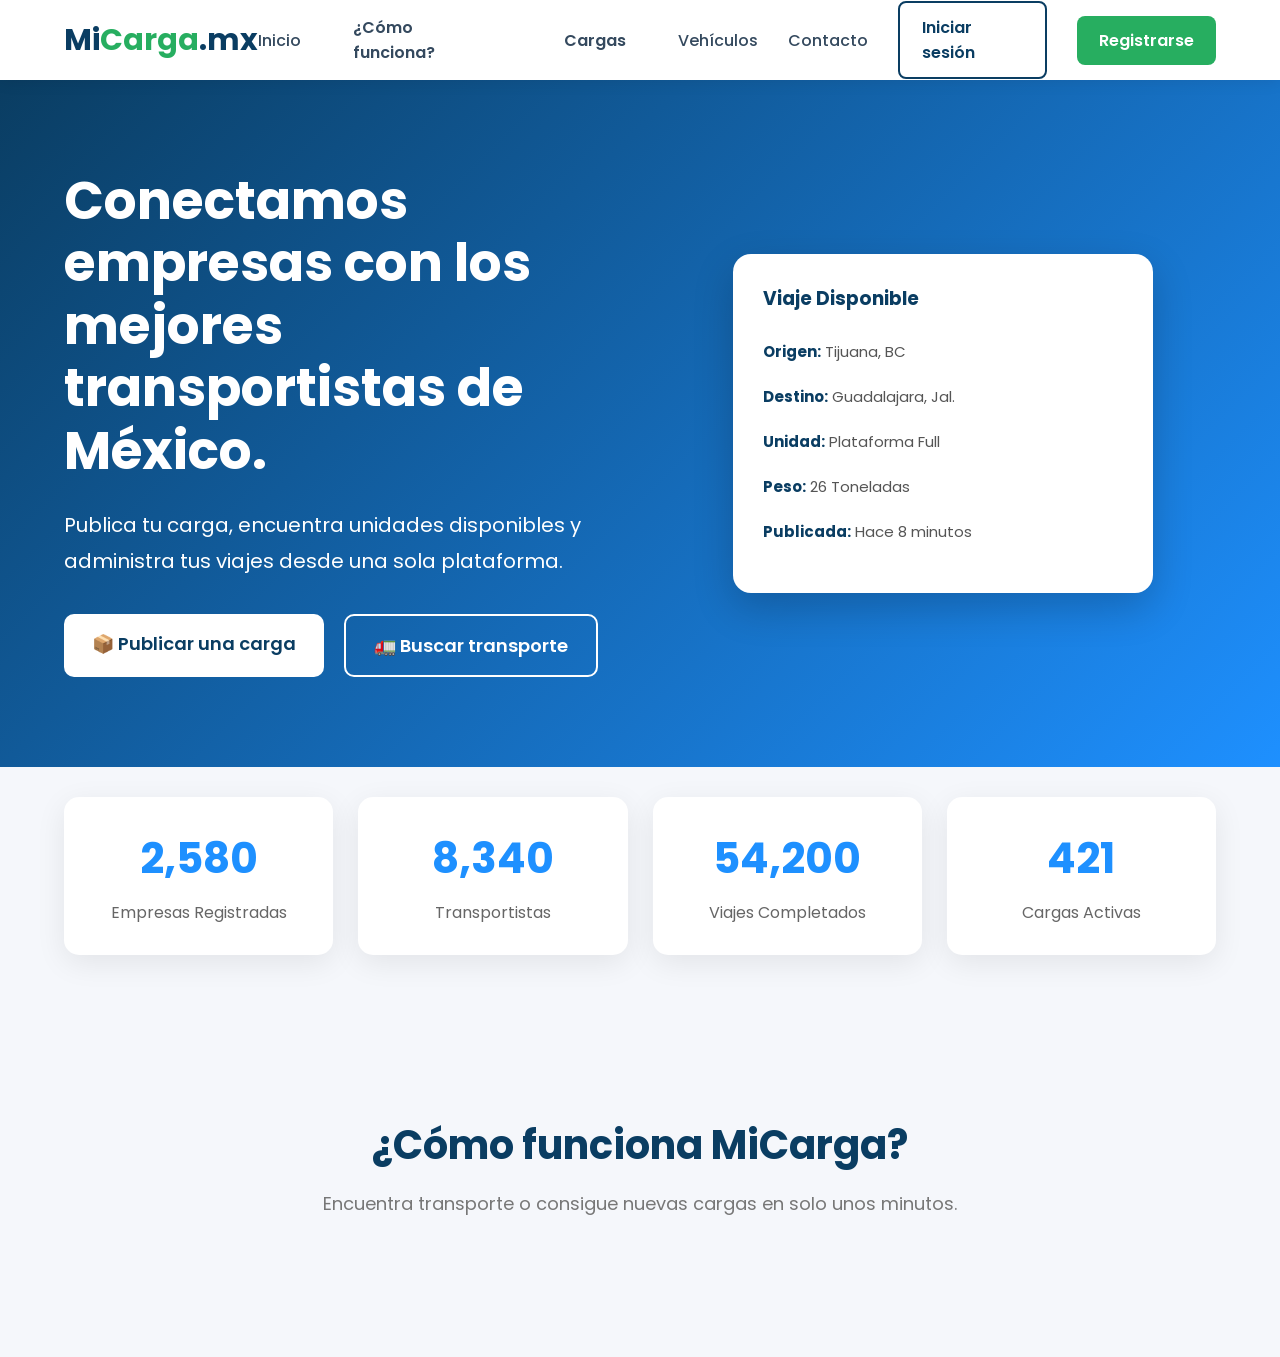
==== index.html @ 11c8c2f9 "Update index.html" ====
<!DOCTYPE html>
<html lang="es">

<head>

<meta charset="UTF-8">
<meta name="viewport" content="width=device-width, initial-scale=1.0">

<title>MiCarga.mx | La plataforma logística de México</title>

<link href="https://fonts.googleapis.com/css2?family=Poppins:wght@300;400;500;600;700&display=swap" rel="stylesheet">

<style>

*{
    margin:0;
    padding:0;
    box-sizing:border-box;
}

html{
    scroll-behavior:smooth;
}

body{

    font-family:'Poppins',sans-serif;
    background:#f5f7fb;
    color:#2c3e50;

}

a{
    text-decoration:none;
}

.container{

    width:90%;
    max-width:1300px;
    margin:auto;

}

/*=========================
HEADER
==========================*/

header{

    position:fixed;
    top:0;
    left:0;
    width:100%;
    background:white;
    box-shadow:0 2px 15px rgba(0,0,0,.08);
    z-index:1000;

}

.header{

    display:flex;
    justify-content:space-between;
    align-items:center;
    height:80px;

}

.logo{

    font-size:30px;
    font-weight:700;
    color:#0a3d62;

}

.logo span{

    color:#27ae60;

}

nav{

    display:flex;
    align-items:center;
    gap:30px;

}

nav a{

    color:#34495e;
    font-weight:500;
    transition:.3s;

}

nav a:hover{

    color:#1e90ff;

}

/*======================
BOTONES
=======================*/

.btn{

    padding:12px 22px;
    border-radius:8px;
    transition:.3s;
    font-weight:600;

}

.login{

    border:2px solid #0a3d62;
    color:#0a3d62;

}

.login:hover{

    background:#0a3d62;
    color:white;

}

.registro{

    background:#27ae60;
    color:white;

}

.registro:hover{

    background:#1d8b4b;

}

/*======================
HERO
=======================*/

.hero{

    margin-top:80px;
    background:linear-gradient(135deg,#0a3d62,#1e90ff);
    color:white;
    padding:90px 0;

}

.hero-grid{

    display:grid;
    grid-template-columns:1fr 1fr;
    align-items:center;
    gap:60px;

}

.hero h1{

    font-size:52px;
    line-height:1.2;
    margin-bottom:25px;

}

.hero p{

    font-size:20px;
    line-height:1.8;
    margin-bottom:35px;

}

.hero-buttons{

    display:flex;
    gap:20px;
    flex-wrap:wrap;

}

.hero-buttons a{

    padding:16px 28px;
    border-radius:10px;
    font-size:18px;
    font-weight:600;

}

.btnCarga{

    background:white;
    color:#0a3d62;

}

.btnBuscar{

    border:2px solid white;
    color:white;

}

.btnBuscar:hover{

    background:white;
    color:#0a3d62;

}

.hero-image{

    display:flex;
    justify-content:center;
    align-items:center;

}

.hero-card{

    width:420px;
    background:white;
    color:#2c3e50;
    border-radius:18px;
    padding:30px;
    box-shadow:0 15px 40px rgba(0,0,0,.20);

}

.hero-card h3{

    color:#0a3d62;
    margin-bottom:25px;

}

.hero-card p{

    color:#555;
    font-size:15px;
    margin-bottom:18px;

}

.hero-card strong{

    color:#0a3d62;

}

/*======================
ESTADISTICAS
=======================*/

.stats{

    margin-top:-50px;

}

.stats-grid{

    display:grid;
    grid-template-columns:repeat(4,1fr);
    gap:25px;

}

.stat{

    background:white;
    border-radius:15px;
    padding:30px;
    text-align:center;
    box-shadow:0 8px 30px rgba(0,0,0,.08);

}

.stat h2{

    color:#1e90ff;
    font-size:42px;

}

.stat p{

    margin-top:10px;
    color:#666;

}

/*======================
SECCIONES
=======================*/

section{

    padding:80px 0;

}

.titulo{

    text-align:center;
    margin-bottom:60px;

}

.titulo h2{

    font-size:40px;
    color:#0a3d62;
    margin-bottom:15px;

}

.titulo p{

    color:#777;
    font-size:18px;

}

/*======================
RESPONSIVE
=======================*/

@media(max-width:900px){

.hero-grid{

grid-template-columns:1fr;

text-align:center;

}

.stats-grid{

grid-template-columns:repeat(2,1fr);

}

nav{

display:none;

}

}

@media(max-width:600px){

.stats-grid{

grid-template-columns:1fr;

}

.hero h1{

font-size:36px;

}

.hero-card{

width:100%;

}

}

</style>

</head>

<body>

<header>

<div class="container header">

<div class="logo">

Mi<span>Carga</span>.mx

</div>

<nav>

<a href="#">Inicio</a>

<a href="funcionamiento.html" class="btn funcionamiento">¿Cómo funciona?</a>

<a href="cargas.html" class="btn Cargas">Cargas</a>

<a href="#">Vehículos</a>

<a href="#">Contacto</a>

<a href="login.html" class="btn login">Iniciar sesión</a>

<a href="registro.html" class="btn registro">Registrarse</a>

</nav>

</div>

</header>

<section class="hero">

<div class="container hero-grid">

<div>

<h1>
Conectamos empresas con los mejores transportistas de México.
</h1>

<p>

Publica tu carga, encuentra unidades disponibles y administra tus viajes desde una sola plataforma.

</p>

<div class="hero-buttons">

<a href="#" class="btnCarga">

📦 Publicar una carga

</a>

<a href="#" class="btnBuscar">

🚛 Buscar transporte

</a>

</div>

</div>

<div class="hero-image">

<div class="hero-card">

<h3>Viaje Disponible</h3>

<p><strong>Origen:</strong> Tijuana, BC</p>

<p><strong>Destino:</strong> Guadalajara, Jal.</p>

<p><strong>Unidad:</strong> Plataforma Full</p>

<p><strong>Peso:</strong> 26 Toneladas</p>

<p><strong>Publicada:</strong> Hace 8 minutos</p>

</div>

</div>

</div>

</section>

<section class="stats">

<div class="container">

<div class="stats-grid">

<div class="stat">

<h2>2,580</h2>

<p>Empresas Registradas</p>

</div>

<div class="stat">

<h2>8,340</h2>

<p>Transportistas</p>

</div>

<div class="stat">

<h2>54,200</h2>

<p>Viajes Completados</p>

</div>

<div class="stat">

<h2>421</h2>

<p>Cargas Activas</p>

</div>

</div>

</div>

</section>

<section>

<div class="container">

<div class="titulo">

<h2>¿Cómo funciona MiCarga?</h2>

<p>

Encuentra transporte o consigue nuevas cargas en solo unos minutos.

</p>

</div>
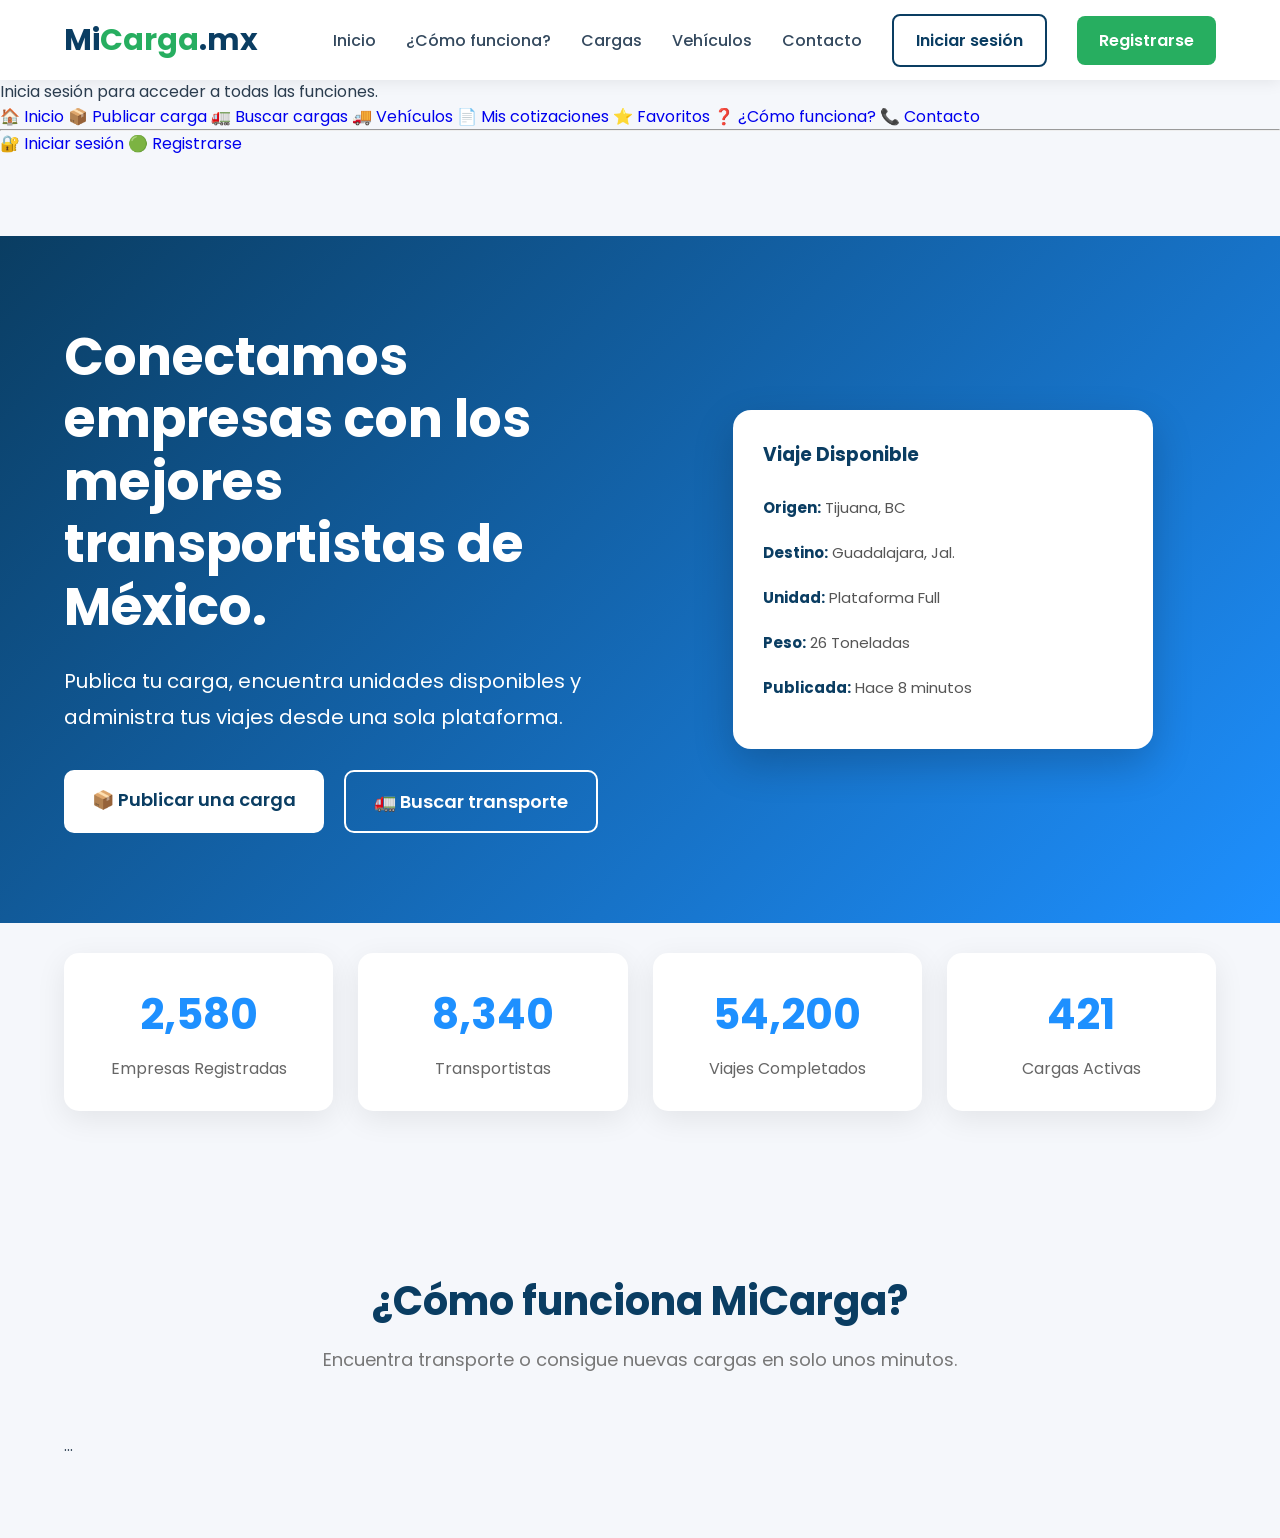
==== commit babc011d: "Update index.html" ====
--- a/index.html
+++ b/index.html
@@ -332,6 +332,35 @@
     font-size:18px;
 
 }
+/* =========================
+MENÚ MÓVIL
+========================= */
+
+.mobile-left{
+
+display:flex;
+align-items:center;
+gap:18px;
+
+}
+
+.user-mobile{
+
+display:none;
+font-size:28px;
+
+}
+
+.menu-toggle{
+
+display:none;
+font-size:32px;
+cursor:pointer;
+
+}
+
+/* ... aquí continúa todo el CSS del menú lateral ... */
+
 
 /*======================
 RESPONSIVE
@@ -339,6 +368,24 @@
 
 @media(max-width:900px){
 
+.desktop-menu{
+
+display:none;
+
+}
+
+.menu-toggle{
+
+display:block;
+
+}
+
+.user-mobile{
+
+display:block;
+
+}
+
 .hero-grid{
 
 grid-template-columns:1fr;
@@ -353,33 +400,7 @@
 
 }
 
-nav{
-
-display:none;
-
-}
-
-}
-
-@media(max-width:600px){
-
-.stats-grid{
-
-grid-template-columns:1fr;
-
-}
-
-.hero h1{
-
-font-size:36px;
-
-}
-
-.hero-card{
-
-width:100%;
-
-}
+}		
 
 }
 
@@ -393,33 +414,116 @@
 
 <div class="container header">
 
+<div class="mobile-left">
+
+<div class="menu-toggle" onclick="abrirMenu()">
+
+☰
+
+</div>
+
 <div class="logo">
 
 Mi<span>Carga</span>.mx
 
 </div>
 
-<nav>
+</div>
+
+<nav class="desktop-menu">
 
 <a href="#">Inicio</a>
-
-<a href="funcionamiento.html" class="btn funcionamiento">¿Cómo funciona?</a>
-
-<a href="cargas.html" class="btn Cargas">Cargas</a>
-
+<a href="funcionamiento.html">¿Cómo funciona?</a>
+<a href="cargas.html">Cargas</a>
 <a href="#">Vehículos</a>
-
 <a href="#">Contacto</a>
 
-<a href="login.html" class="btn login">Iniciar sesión</a>
-
-<a href="registro.html" class="btn registro">Registrarse</a>
+<a href="login.html" class="btn login">
+
+Iniciar sesión
+
+</a>
+
+<a href="registro.html" class="btn registro">
+
+Registrarse
+
+</a>
 
 </nav>
 
+<div class="user-mobile">
+
+👤
+
+</div>
+
 </div>
 
 </header>
+<div class="overlay" id="overlay" onclick="cerrarMenu()"></div>
+
+<aside class="sidebar-mobile" id="sidebar">
+
+<div class="close" onclick="cerrarMenu()">
+
+✕
+
+</div>
+
+<div class="perfil">
+
+<div class="avatar">
+
+👤
+
+</div>
+
+<h3>
+
+Invitado
+
+</h3>
+
+<p>
+
+Inicia sesión para acceder a todas las funciones.
+
+</p>
+
+</div>
+
+<a href="#">🏠 Inicio</a>
+
+<a href="#">📦 Publicar carga</a>
+
+<a href="cargas.html">🚛 Buscar cargas</a>
+
+<a href="#">🚚 Vehículos</a>
+
+<a href="#">📄 Mis cotizaciones</a>
+
+<a href="#">⭐ Favoritos</a>
+
+<a href="funcionamiento.html">❓ ¿Cómo funciona?</a>
+
+<a href="#">📞 Contacto</a>
+
+<hr>
+
+<a href="login.html">
+
+🔐 Iniciar sesión
+
+</a>
+
+<a href="registro.html">
+
+🟢 Registrarse
+
+</a>
+
+</aside>
 
 <section class="hero">
 
@@ -538,3 +642,22 @@
 </p>
 
 </div>
+...
+
+<script>
+
+function abrirMenu() {
+    document.getElementById("sidebar").classList.add("active");
+    document.getElementById("overlay").style.display = "block";
+}
+
+function cerrarMenu() {
+    document.getElementById("sidebar").classList.remove("active");
+    document.getElementById("overlay").style.display = "none";
+}
+
+</script>
+
+</body>
+
+</html>
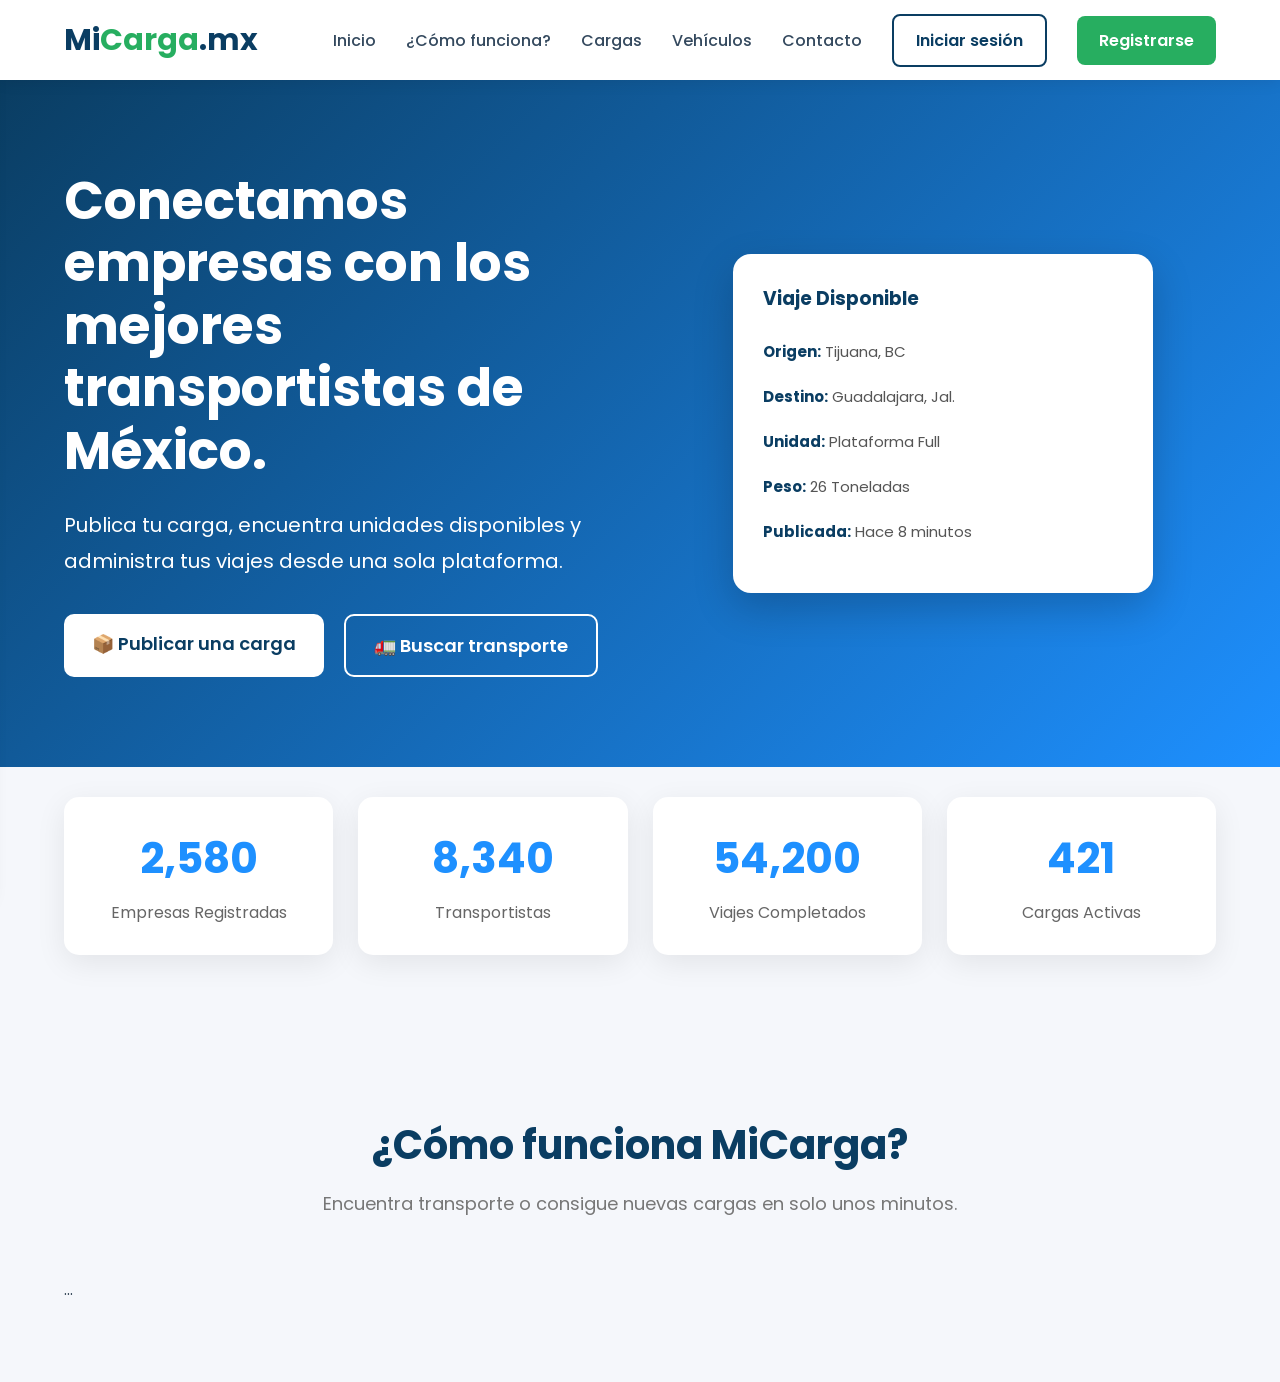
==== commit d87bfa70: "Update index.html" ====
--- a/index.html
+++ b/index.html
@@ -360,6 +360,64 @@
 }
 
 /* ... aquí continúa todo el CSS del menú lateral ... */
+.overlay{
+    position:fixed;
+    top:0;
+    left:0;
+    width:100%;
+    height:100%;
+    background:rgba(0,0,0,.45);
+    display:none;
+    z-index:998;
+}
+
+.sidebar-mobile{
+    position:fixed;
+    top:0;
+    left:-320px;
+    width:300px;
+    height:100%;
+    background:#fff;
+    z-index:999;
+    transition:.35s;
+    overflow-y:auto;
+    box-shadow:5px 0 20px rgba(0,0,0,.2);
+}
+
+.sidebar-mobile.active{
+    left:0;
+}
+
+.close{
+    text-align:right;
+    padding:20px;
+    font-size:30px;
+    cursor:pointer;
+}
+
+.perfil{
+    background:#0a3d62;
+    color:white;
+    padding:30px;
+    text-align:center;
+}
+
+.avatar{
+    font-size:60px;
+    margin-bottom:15px;
+}
+
+.sidebar-mobile a{
+    display:block;
+    padding:18px 25px;
+    color:#2c3e50;
+    border-bottom:1px solid #eee;
+    transition:.25s;
+}
+
+.sidebar-mobile a:hover{
+    background:#f4f7fb;
+}
 
 
 /*======================
@@ -661,3 +719,5 @@
 </body>
 
 </html>
+
+</html>
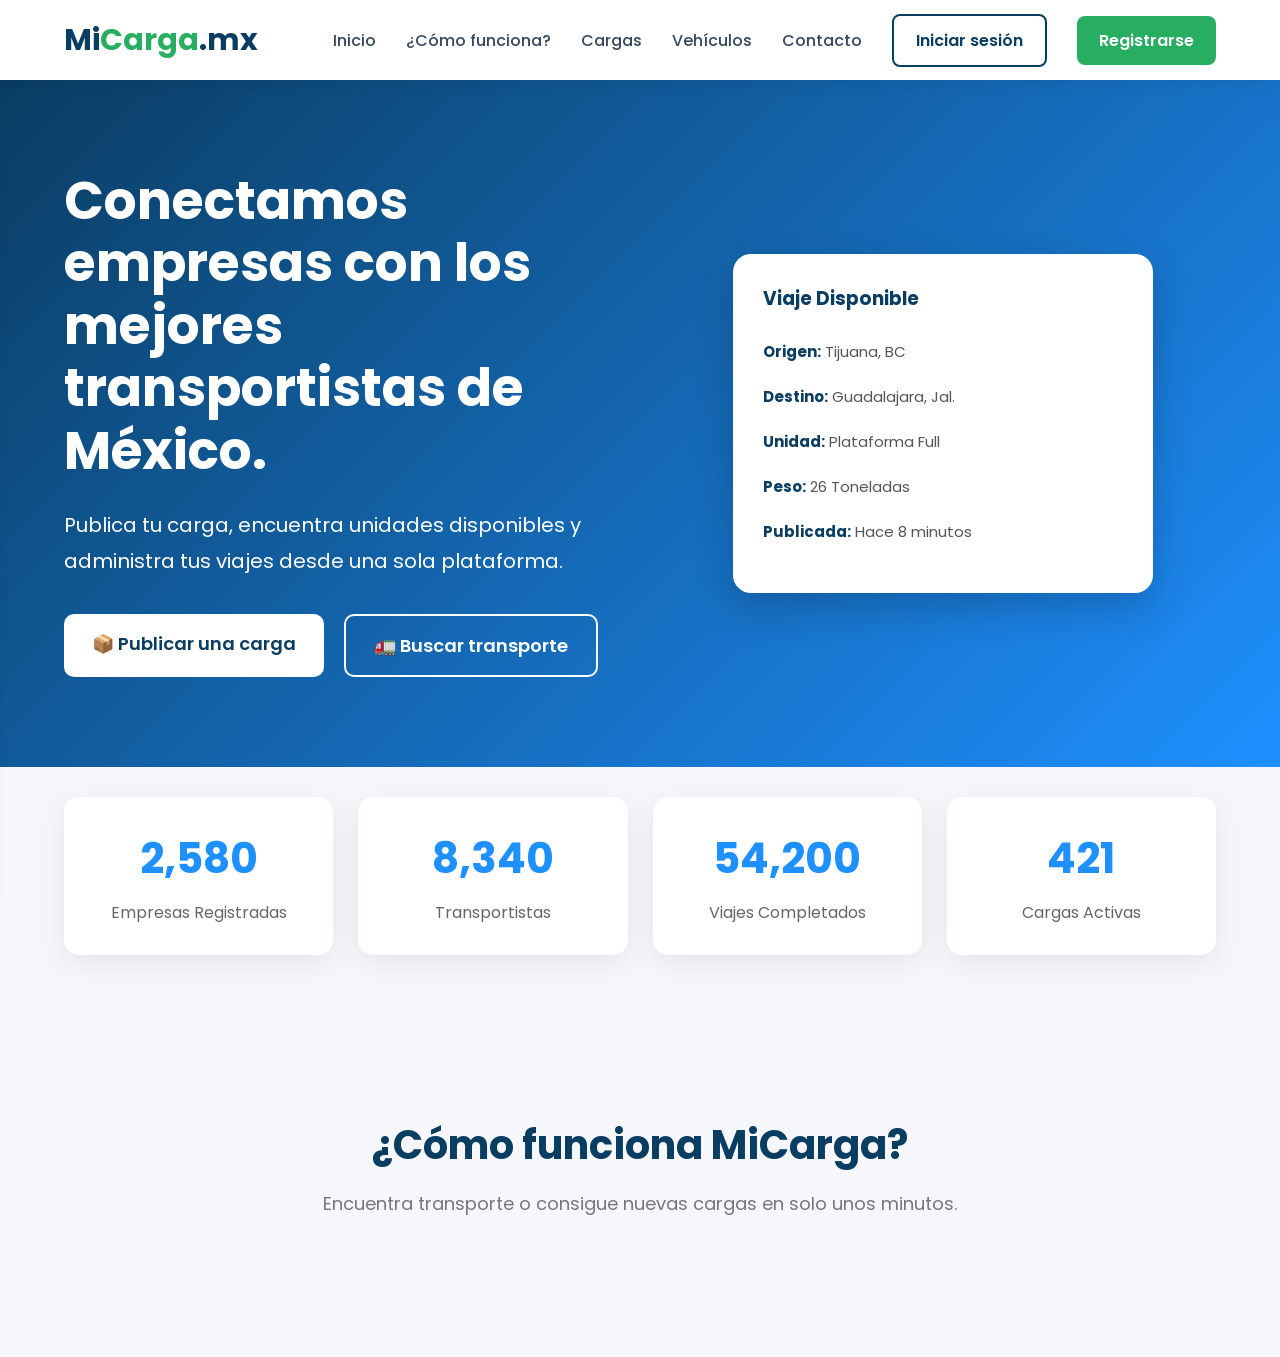
==== commit 31bf3c46: "Update index.html" ====
--- a/index.html
+++ b/index.html
@@ -458,10 +458,6 @@
 
 }
 
-}		
-
-}
-
 </style>
 
 </head>
@@ -700,7 +696,7 @@
 </p>
 
 </div>
-...
+
 
 <script>
 
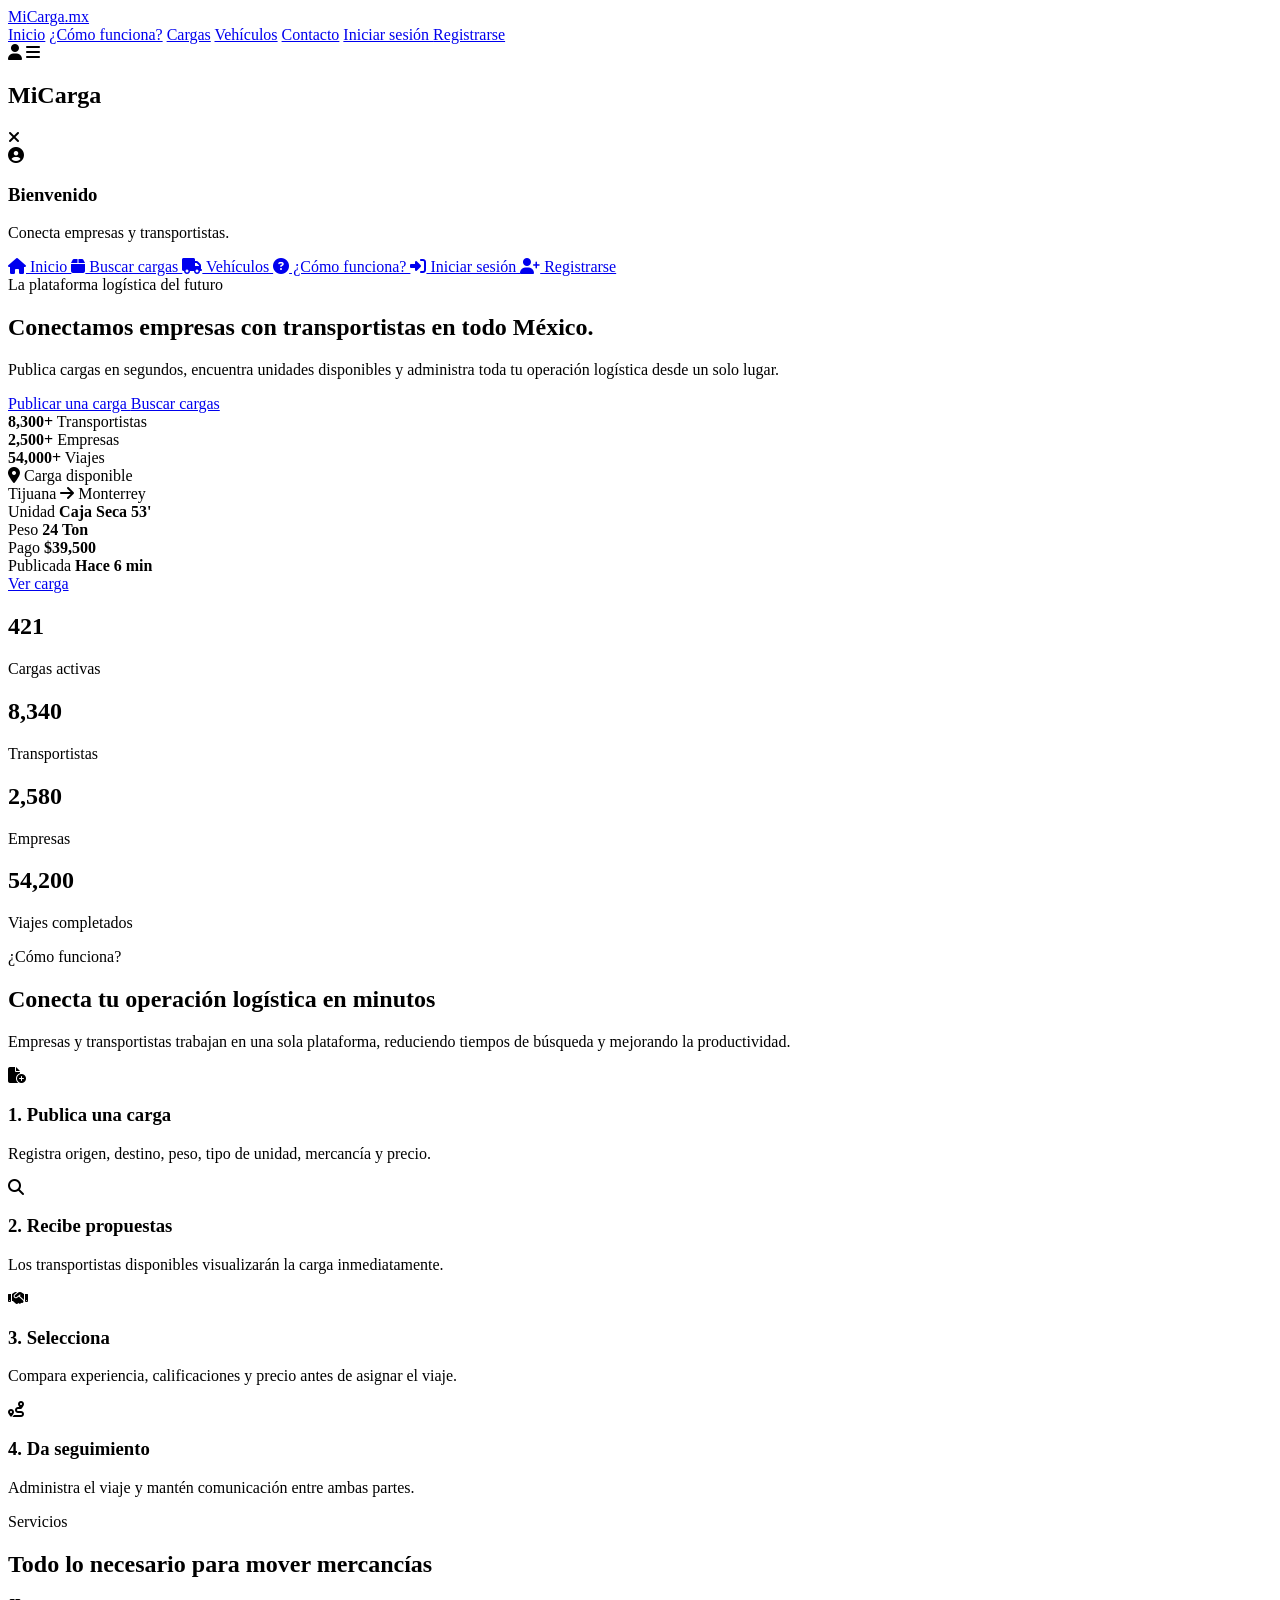
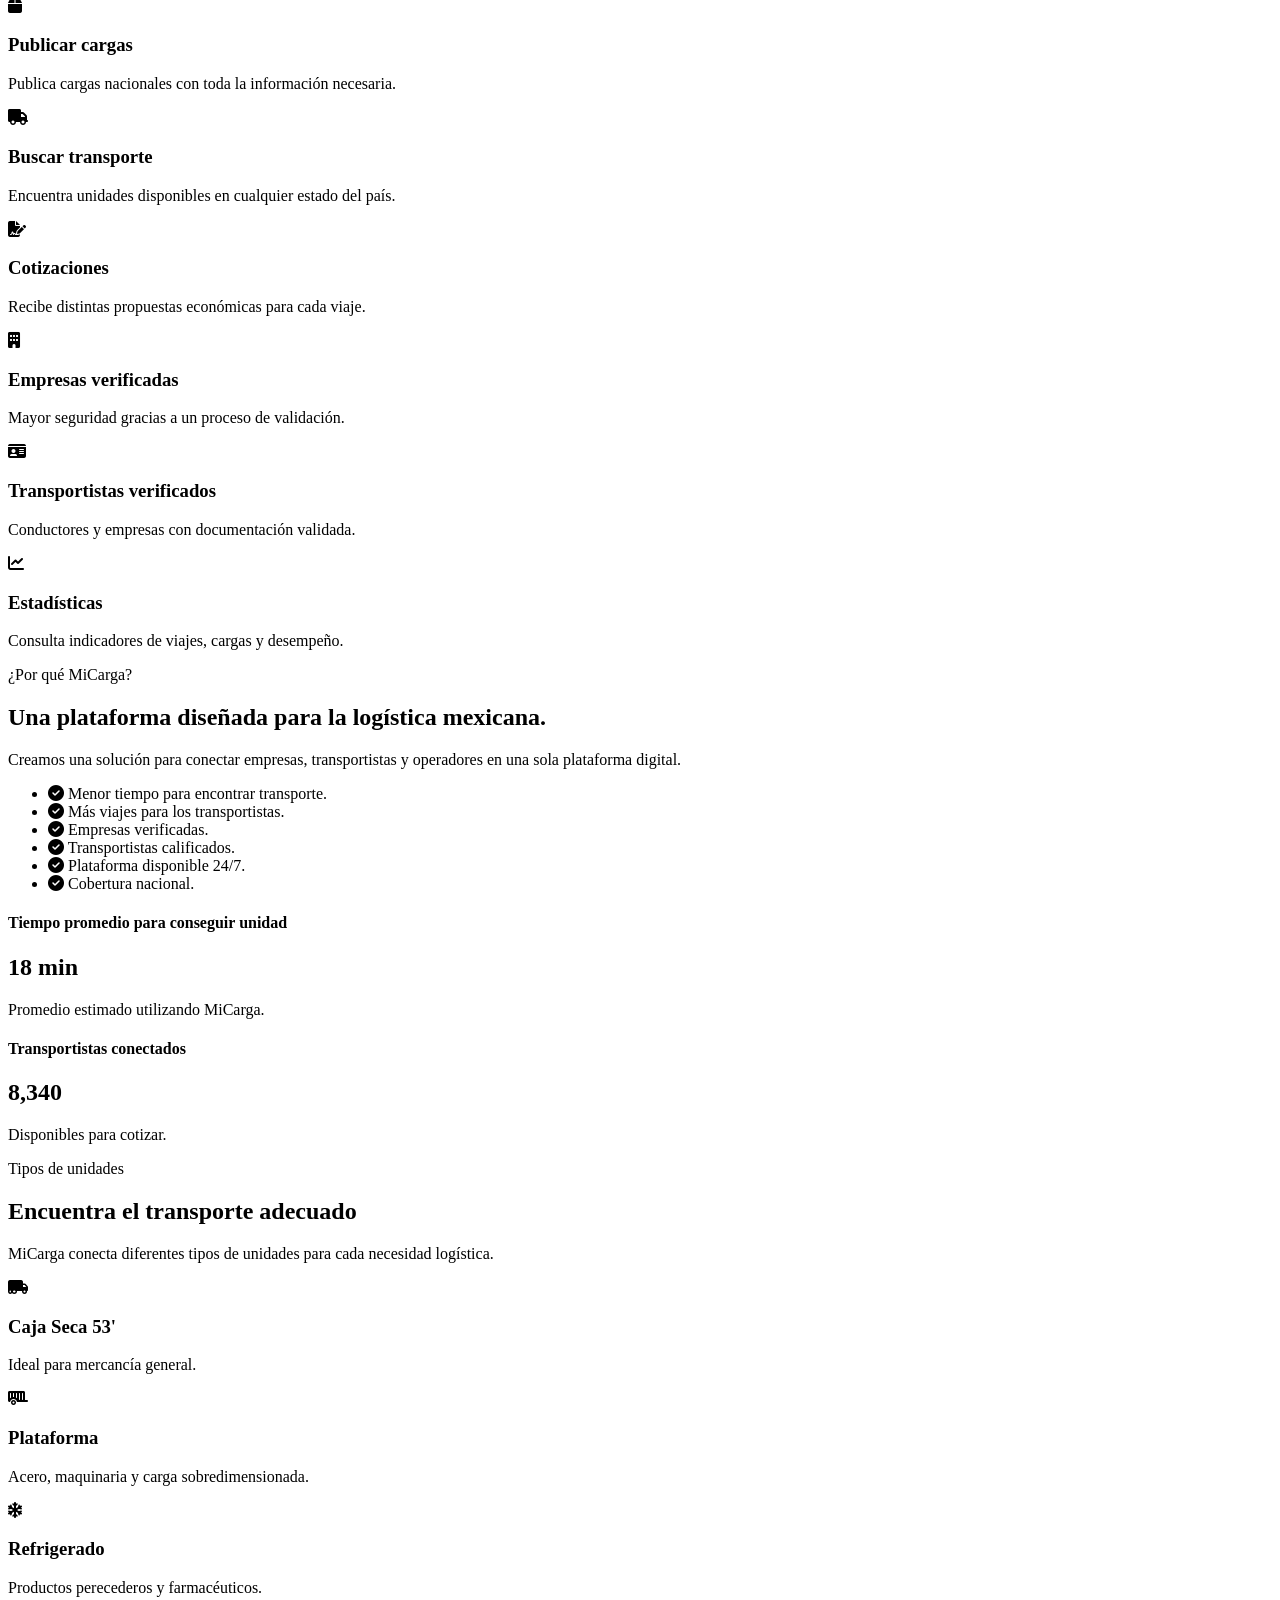
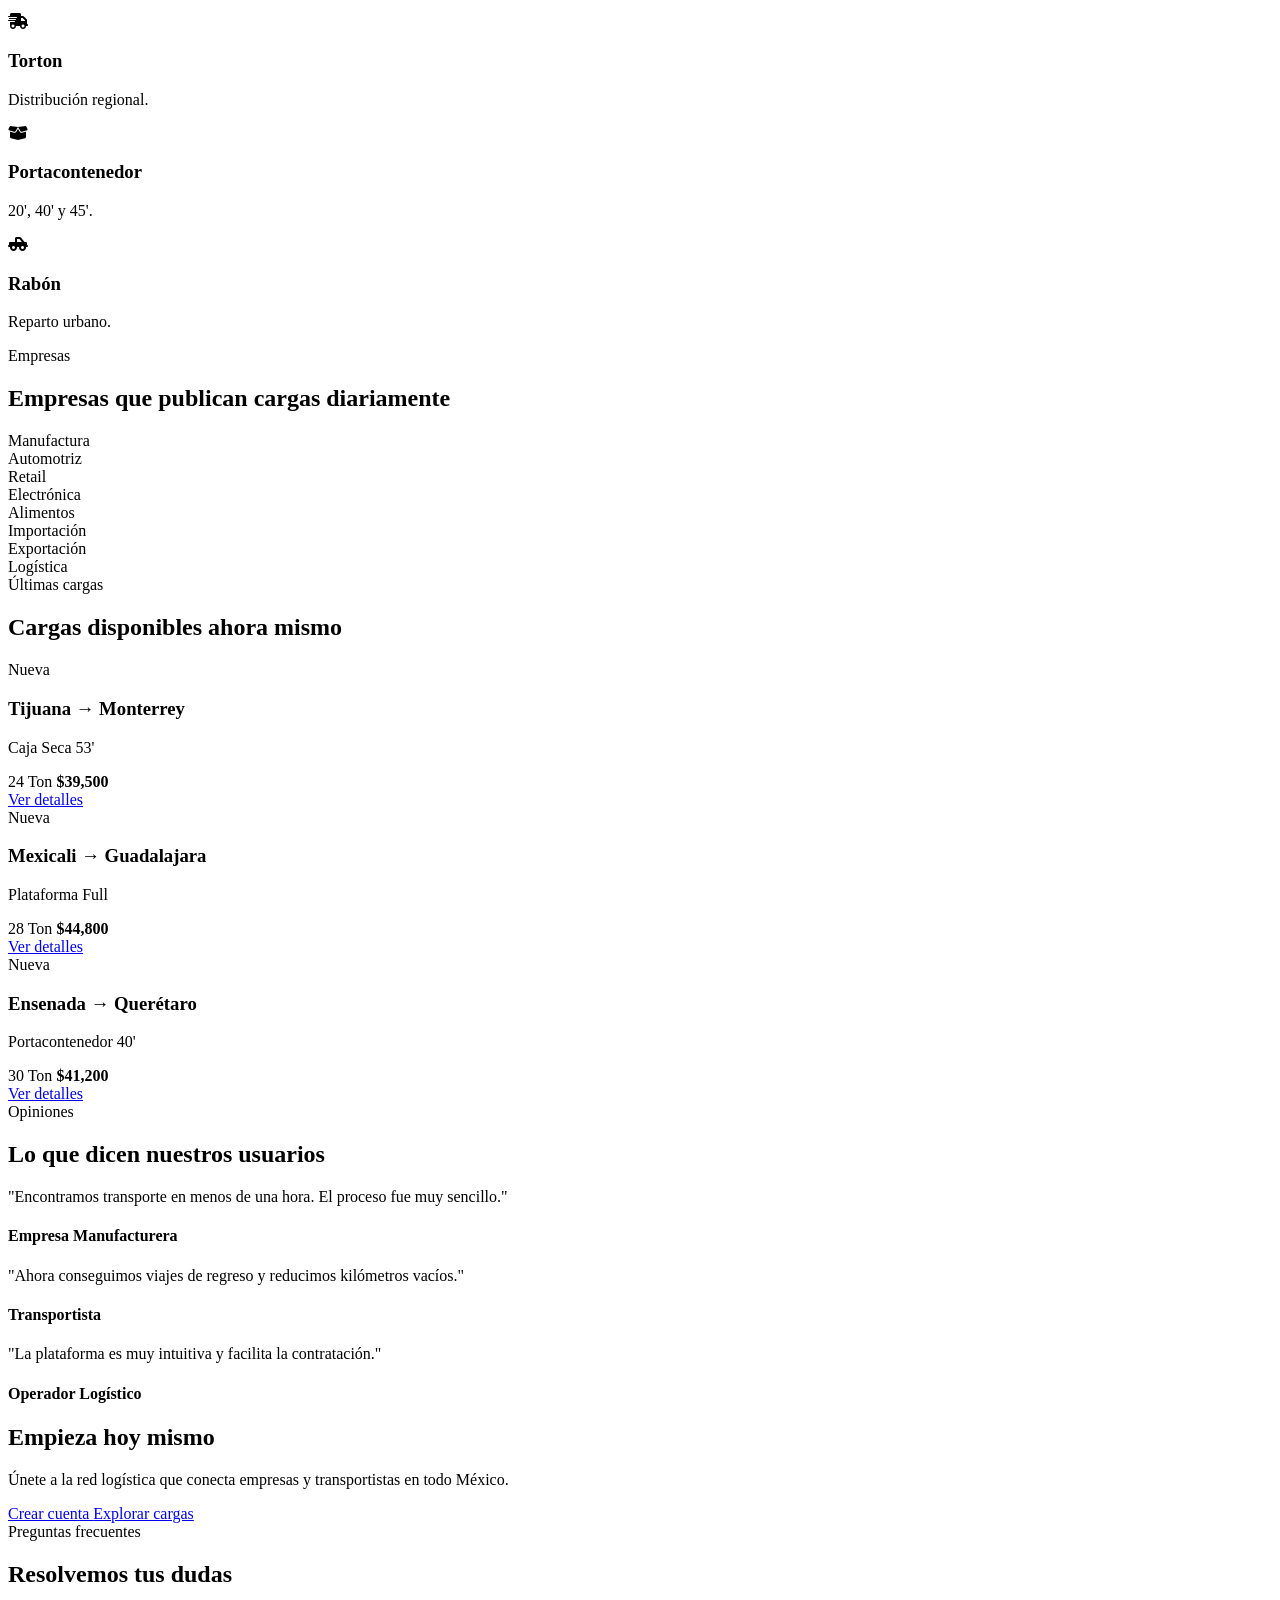
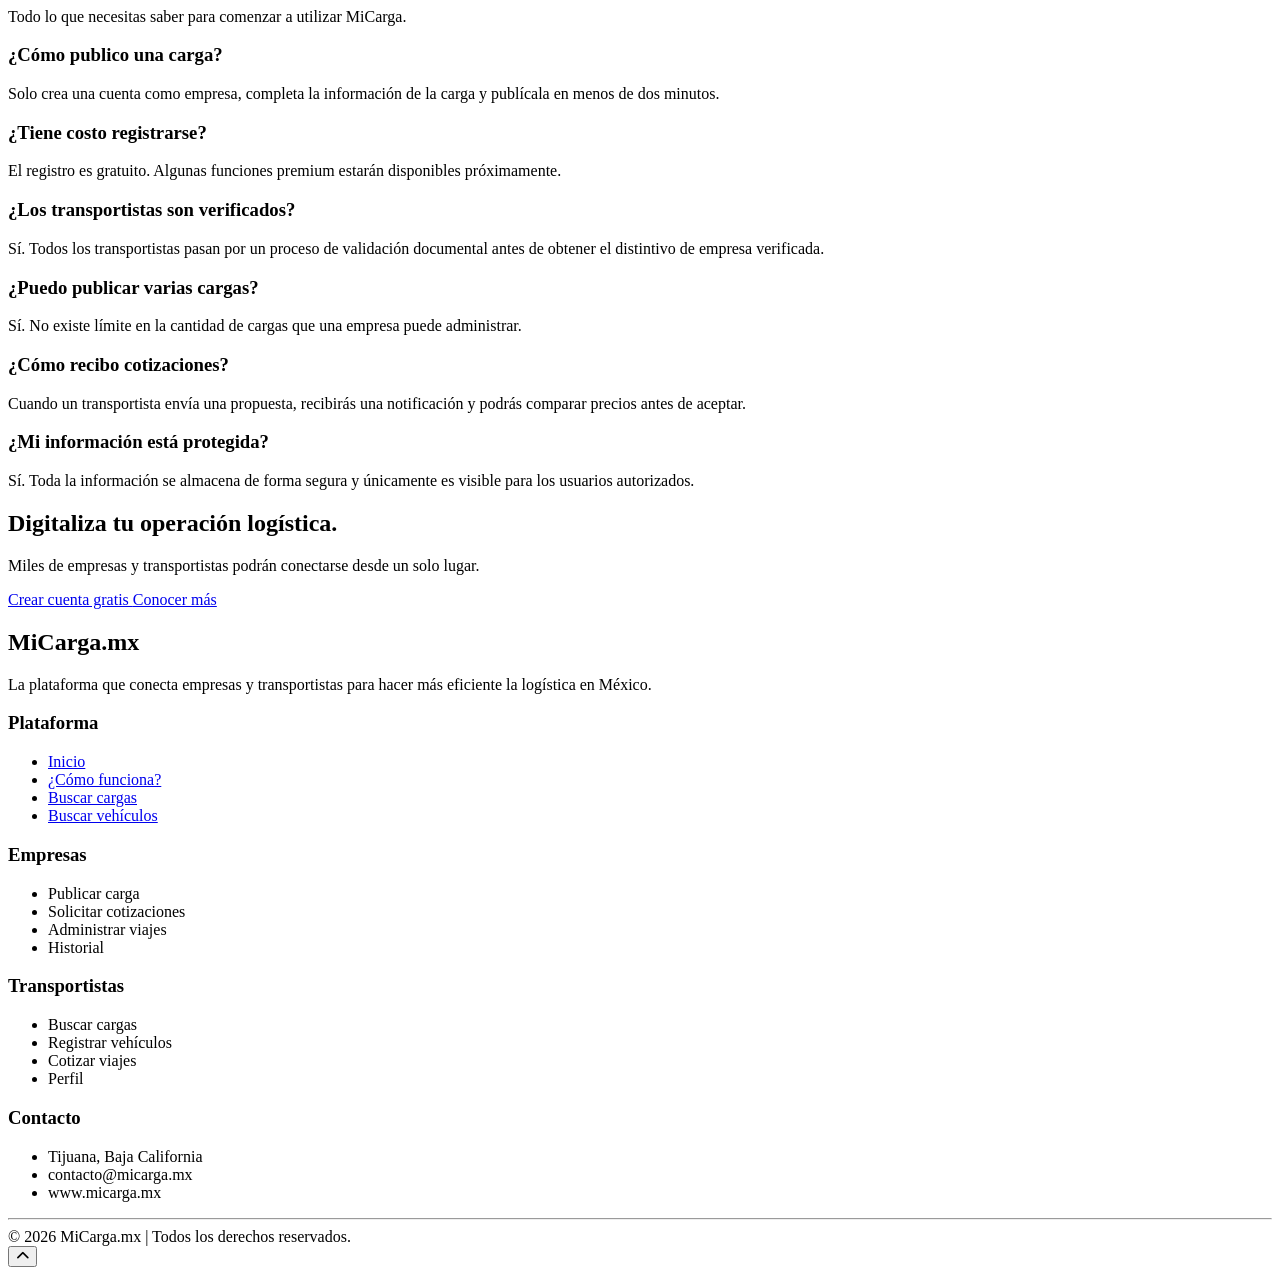
==== commit dc27d708: "Update index.html" ====
--- a/index.html
+++ b/index.html
@@ -6,714 +6,1471 @@
 <meta charset="UTF-8">
 <meta name="viewport" content="width=device-width, initial-scale=1.0">
 
-<title>MiCarga.mx | La plataforma logística de México</title>
-
-<link href="https://fonts.googleapis.com/css2?family=Poppins:wght@300;400;500;600;700&display=swap" rel="stylesheet">
-
-<style>
-
-*{
-    margin:0;
-    padding:0;
-    box-sizing:border-box;
+<title>MiCarga.mx | Plataforma logística de México</title>
+
+<meta name="description" content="Conectamos empresas con transportistas en todo México. Publica cargas, encuentra unidades disponibles y administra tu operación logística.">
+
+<link rel="preconnect" href="https://fonts.googleapis.com">
+
+<link rel="preconnect" href="https://fonts.gstatic.com" crossorigin>
+
+<link href="https://fonts.googleapis.com/css2?family=Poppins:wght@300;400;500;600;700;800&display=swap" rel="stylesheet">
+
+<link rel="stylesheet"
+href="https://cdnjs.cloudflare.com/ajax/libs/font-awesome/6.7.2/css/all.min.css">
+
+<link rel="stylesheet"
+href="css/style.css">
+
+</head>
+
+<body>
+
+<header>
+
+<div class="container nav">
+
+<a href="index.html" class="logo">
+
+Mi<span>Carga</span>.mx
+
+</a>
+
+<nav class="desktop">
+
+<a href="index.html">Inicio</a>
+
+<a href="funcionamiento.html">¿Cómo funciona?</a>
+
+<a href="cargas.html">Cargas</a>
+
+<a href="vehiculos.html">Vehículos</a>
+
+<a href="#">Contacto</a>
+
+<a href="login.html" class="btn-outline">
+
+Iniciar sesión
+
+</a>
+
+<a href="registro.html" class="btn-primary">
+
+Registrarse
+
+</a>
+
+</nav>
+
+<div class="mobile-icons">
+
+<i class="fas fa-user"></i>
+
+<i class="fas fa-bars" id="menuBtn"></i>
+
+</div>
+
+</div>
+
+</header>
+
+<!-- MENÚ LATERAL -->
+
+<div class="overlay" id="overlay"></div>
+
+<aside class="sidebar" id="sidebar">
+
+<div class="sidebar-header">
+
+<h2>
+
+Mi<span>Carga</span>
+
+</h2>
+
+<i class="fas fa-times" id="closeMenu"></i>
+
+</div>
+
+<div class="perfil">
+
+<div class="avatar">
+
+<i class="fas fa-user-circle"></i>
+
+</div>
+
+<h3>Bienvenido</h3>
+
+<p>
+
+Conecta empresas y transportistas.
+
+</p>
+
+</div>
+
+<a href="index.html">
+
+<i class="fas fa-house"></i>
+
+Inicio
+
+</a>
+
+<a href="cargas.html">
+
+<i class="fas fa-box"></i>
+
+Buscar cargas
+
+</a>
+
+<a href="vehiculos.html">
+
+<i class="fas fa-truck"></i>
+
+Vehículos
+
+</a>
+
+<a href="funcionamiento.html">
+
+<i class="fas fa-circle-question"></i>
+
+¿Cómo funciona?
+
+</a>
+
+<a href="login.html">
+
+<i class="fas fa-right-to-bracket"></i>
+
+Iniciar sesión
+
+</a>
+
+<a href="registro.html">
+
+<i class="fas fa-user-plus"></i>
+
+Registrarse
+
+</a>
+
+</aside>
+
+<!-- HERO -->
+
+<section class="hero">
+
+<div class="container hero-grid">
+
+<div class="hero-text">
+
+<div class="badge">
+
+La plataforma logística del futuro
+
+</div>
+
+<h1>
+
+Conectamos empresas con transportistas en todo México.
+
+</h1>
+
+<p>
+
+Publica cargas en segundos, encuentra unidades disponibles y administra toda tu operación logística desde un solo lugar.
+
+</p>
+
+<div class="hero-buttons">
+
+<a href="registro.html" class="btn-primary">
+
+Publicar una carga
+
+</a>
+
+<a href="cargas.html" class="btn-secondary">
+
+Buscar cargas
+
+</a>
+
+</div>
+
+<div class="hero-stats">
+
+<div>
+
+<strong>8,300+</strong>
+
+<span>Transportistas</span>
+
+</div>
+
+<div>
+
+<strong>2,500+</strong>
+
+<span>Empresas</span>
+
+</div>
+
+<div>
+
+<strong>54,000+</strong>
+
+<span>Viajes</span>
+
+</div>
+
+</div>
+
+</div>
+
+<div class="hero-card">
+
+<div class="card-head">
+
+<i class="fas fa-location-dot"></i>
+
+Carga disponible
+
+</div>
+
+<div class="ruta">
+
+Tijuana
+
+<i class="fas fa-arrow-right"></i>
+
+Monterrey
+
+</div>
+
+<div class="datos">
+
+<div>
+
+<span>Unidad</span>
+
+<strong>Caja Seca 53'</strong>
+
+</div>
+
+<div>
+
+<span>Peso</span>
+
+<strong>24 Ton</strong>
+
+</div>
+
+<div>
+
+<span>Pago</span>
+
+<strong>$39,500</strong>
+
+</div>
+
+<div>
+
+<span>Publicada</span>
+
+<strong>Hace 6 min</strong>
+
+</div>
+
+</div>
+
+<a href="cargas.html" class="btn-primary full">
+
+Ver carga
+
+</a>
+
+</div>
+
+</div>
+
+</section>
+
+<!-- ESTADÍSTICAS -->
+
+<section class="numbers">
+
+<div class="container">
+
+<div class="numbers-grid">
+
+<div class="number-card">
+
+<h2>421</h2>
+
+<p>Cargas activas</p>
+
+</div>
+
+<div class="number-card">
+
+<h2>8,340</h2>
+
+<p>Transportistas</p>
+
+</div>
+
+<div class="number-card">
+
+<h2>2,580</h2>
+
+<p>Empresas</p>
+
+</div>
+
+<div class="number-card">
+
+<h2>54,200</h2>
+
+<p>Viajes completados</p>
+
+</div>
+
+</div>
+
+</div>
+
+</section>
+
+<!-- ==========================
+CÓMO FUNCIONA
+========================== -->
+
+<section class="how">
+
+<div class="container">
+
+<div class="section-title">
+
+<span>¿Cómo funciona?</span>
+
+<h2>
+
+Conecta tu operación logística en minutos
+
+</h2>
+
+<p>
+
+Empresas y transportistas trabajan en una sola plataforma, reduciendo tiempos de búsqueda y mejorando la productividad.
+
+</p>
+
+</div>
+
+<div class="steps">
+
+<div class="step">
+
+<div class="icon">
+
+<i class="fas fa-file-circle-plus"></i>
+
+</div>
+
+<h3>
+
+1. Publica una carga
+
+</h3>
+
+<p>
+
+Registra origen, destino, peso, tipo de unidad, mercancía y precio.
+
+</p>
+
+</div>
+
+<div class="step">
+
+<div class="icon">
+
+<i class="fas fa-magnifying-glass"></i>
+
+</div>
+
+<h3>
+
+2. Recibe propuestas
+
+</h3>
+
+<p>
+
+Los transportistas disponibles visualizarán la carga inmediatamente.
+
+</p>
+
+</div>
+
+<div class="step">
+
+<div class="icon">
+
+<i class="fas fa-handshake"></i>
+
+</div>
+
+<h3>
+
+3. Selecciona
+
+</h3>
+
+<p>
+
+Compara experiencia, calificaciones y precio antes de asignar el viaje.
+
+</p>
+
+</div>
+
+<div class="step">
+
+<div class="icon">
+
+<i class="fas fa-route"></i>
+
+</div>
+
+<h3>
+
+4. Da seguimiento
+
+</h3>
+
+<p>
+
+Administra el viaje y mantén comunicación entre ambas partes.
+
+</p>
+
+</div>
+
+</div>
+
+</div>
+
+</section>
+
+<!-- ==========================
+SERVICIOS
+========================== -->
+
+<section class="services">
+
+<div class="container">
+
+<div class="section-title">
+
+<span>Servicios</span>
+
+<h2>
+
+Todo lo necesario para mover mercancías
+
+</h2>
+
+</div>
+
+<div class="services-grid">
+
+<div class="service">
+
+<i class="fas fa-box"></i>
+
+<h3>
+
+Publicar cargas
+
+</h3>
+
+<p>
+
+Publica cargas nacionales con toda la información necesaria.
+
+</p>
+
+</div>
+
+<div class="service">
+
+<i class="fas fa-truck"></i>
+
+<h3>
+
+Buscar transporte
+
+</h3>
+
+<p>
+
+Encuentra unidades disponibles en cualquier estado del país.
+
+</p>
+
+</div>
+
+<div class="service">
+
+<i class="fas fa-file-signature"></i>
+
+<h3>
+
+Cotizaciones
+
+</h3>
+
+<p>
+
+Recibe distintas propuestas económicas para cada viaje.
+
+</p>
+
+</div>
+
+<div class="service">
+
+<i class="fas fa-building"></i>
+
+<h3>
+
+Empresas verificadas
+
+</h3>
+
+<p>
+
+Mayor seguridad gracias a un proceso de validación.
+
+</p>
+
+</div>
+
+<div class="service">
+
+<i class="fas fa-id-card"></i>
+
+<h3>
+
+Transportistas verificados
+
+</h3>
+
+<p>
+
+Conductores y empresas con documentación validada.
+
+</p>
+
+</div>
+
+<div class="service">
+
+<i class="fas fa-chart-line"></i>
+
+<h3>
+
+Estadísticas
+
+</h3>
+
+<p>
+
+Consulta indicadores de viajes, cargas y desempeño.
+
+</p>
+
+</div>
+
+</div>
+
+</div>
+
+</section>
+
+<!-- ==========================
+BENEFICIOS
+========================== -->
+
+<section class="benefits">
+
+<div class="container benefits-grid">
+
+<div>
+
+<span class="small-title">
+
+¿Por qué MiCarga?
+
+</span>
+
+<h2>
+
+Una plataforma diseñada para la logística mexicana.
+
+</h2>
+
+<p>
+
+Creamos una solución para conectar empresas, transportistas y operadores en una sola plataforma digital.
+
+</p>
+
+<ul class="benefit-list">
+
+<li>
+
+<i class="fas fa-circle-check"></i>
+
+Menor tiempo para encontrar transporte.
+
+</li>
+
+<li>
+
+<i class="fas fa-circle-check"></i>
+
+Más viajes para los transportistas.
+
+</li>
+
+<li>
+
+<i class="fas fa-circle-check"></i>
+
+Empresas verificadas.
+
+</li>
+
+<li>
+
+<i class="fas fa-circle-check"></i>
+
+Transportistas calificados.
+
+</li>
+
+<li>
+
+<i class="fas fa-circle-check"></i>
+
+Plataforma disponible 24/7.
+
+</li>
+
+<li>
+
+<i class="fas fa-circle-check"></i>
+
+Cobertura nacional.
+
+</li>
+
+</ul>
+
+</div>
+
+<div class="benefit-card">
+
+<div class="mini-card">
+
+<h4>
+
+Tiempo promedio para conseguir unidad
+
+</h4>
+
+<h1>
+
+18 min
+
+</h1>
+
+<p>
+
+Promedio estimado utilizando MiCarga.
+
+</p>
+
+</div>
+
+<div class="mini-card blue">
+
+<h4>
+
+Transportistas conectados
+
+</h4>
+
+<h1>
+
+8,340
+
+</h1>
+
+<p>
+
+Disponibles para cotizar.
+
+</p>
+
+</div>
+
+</div>
+
+</div>
+
+</section>
+
+<!-- CONTINÚA EN LA PARTE 3 -->
+
+<!-- ==========================
+TIPOS DE UNIDADES
+========================== -->
+
+<section class="fleet">
+
+<div class="container">
+
+<div class="section-title">
+
+<span>Tipos de unidades</span>
+
+<h2>Encuentra el transporte adecuado</h2>
+
+<p>MiCarga conecta diferentes tipos de unidades para cada necesidad logística.</p>
+
+</div>
+
+<div class="fleet-grid">
+
+<div class="fleet-card">
+<i class="fas fa-truck-moving"></i>
+<h3>Caja Seca 53'</h3>
+<p>Ideal para mercancía general.</p>
+</div>
+
+<div class="fleet-card">
+<i class="fas fa-trailer"></i>
+<h3>Plataforma</h3>
+<p>Acero, maquinaria y carga sobredimensionada.</p>
+</div>
+
+<div class="fleet-card">
+<i class="fas fa-snowflake"></i>
+<h3>Refrigerado</h3>
+<p>Productos perecederos y farmacéuticos.</p>
+</div>
+
+<div class="fleet-card">
+<i class="fas fa-shipping-fast"></i>
+<h3>Torton</h3>
+<p>Distribución regional.</p>
+</div>
+
+<div class="fleet-card">
+<i class="fas fa-box-open"></i>
+<h3>Portacontenedor</h3>
+<p>20', 40' y 45'.</p>
+</div>
+
+<div class="fleet-card">
+<i class="fas fa-truck-pickup"></i>
+<h3>Rabón</h3>
+<p>Reparto urbano.</p>
+</div>
+
+</div>
+
+</div>
+
+</section>
+
+<!-- ==========================
+EMPRESAS
+========================== -->
+
+<section class="companies">
+
+<div class="container">
+
+<div class="section-title">
+
+<span>Empresas</span>
+
+<h2>Empresas que publican cargas diariamente</h2>
+
+</div>
+
+<div class="company-grid">
+
+<div class="company-card">Manufactura</div>
+
+<div class="company-card">Automotriz</div>
+
+<div class="company-card">Retail</div>
+
+<div class="company-card">Electrónica</div>
+
+<div class="company-card">Alimentos</div>
+
+<div class="company-card">Importación</div>
+
+<div class="company-card">Exportación</div>
+
+<div class="company-card">Logística</div>
+
+</div>
+
+</div>
+
+</section>
+
+<!-- ==========================
+ÚLTIMAS CARGAS
+========================== -->
+
+<section class="loads">
+
+<div class="container">
+
+<div class="section-title">
+
+<span>Últimas cargas</span>
+
+<h2>Cargas disponibles ahora mismo</h2>
+
+</div>
+
+<div class="loads-grid">
+
+<div class="load-card">
+
+<div class="status">
+
+Nueva
+
+</div>
+
+<h3>
+
+Tijuana → Monterrey
+
+</h3>
+
+<p>
+
+Caja Seca 53'
+
+</p>
+
+<div class="load-info">
+
+<span>24 Ton</span>
+
+<strong>$39,500</strong>
+
+</div>
+
+<a href="cargas.html">
+
+Ver detalles
+
+</a>
+
+</div>
+
+<div class="load-card">
+
+<div class="status">
+
+Nueva
+
+</div>
+
+<h3>
+
+Mexicali → Guadalajara
+
+</h3>
+
+<p>
+
+Plataforma Full
+
+</p>
+
+<div class="load-info">
+
+<span>28 Ton</span>
+
+<strong>$44,800</strong>
+
+</div>
+
+<a href="cargas.html">
+
+Ver detalles
+
+</a>
+
+</div>
+
+<div class="load-card">
+
+<div class="status">
+
+Nueva
+
+</div>
+
+<h3>
+
+Ensenada → Querétaro
+
+</h3>
+
+<p>
+
+Portacontenedor 40'
+
+</p>
+
+<div class="load-info">
+
+<span>30 Ton</span>
+
+<strong>$41,200</strong>
+
+</div>
+
+<a href="cargas.html">
+
+Ver detalles
+
+</a>
+
+</div>
+
+</div>
+
+</div>
+
+</section>
+
+<!-- ==========================
+TESTIMONIOS
+========================== -->
+
+<section class="testimonials">
+
+<div class="container">
+
+<div class="section-title">
+
+<span>Opiniones</span>
+
+<h2>Lo que dicen nuestros usuarios</h2>
+
+</div>
+
+<div class="testimonial-grid">
+
+<div class="testimonial">
+
+<p>
+
+"Encontramos transporte en menos de una hora. El proceso fue muy sencillo."
+
+</p>
+
+<h4>
+
+Empresa Manufacturera
+
+</h4>
+
+</div>
+
+<div class="testimonial">
+
+<p>
+
+"Ahora conseguimos viajes de regreso y reducimos kilómetros vacíos."
+
+</p>
+
+<h4>
+
+Transportista
+
+</h4>
+
+</div>
+
+<div class="testimonial">
+
+<p>
+
+"La plataforma es muy intuitiva y facilita la contratación."
+
+</p>
+
+<h4>
+
+Operador Logístico
+
+</h4>
+
+</div>
+
+</div>
+
+</div>
+
+</section>
+
+<!-- ==========================
+LLAMADO A LA ACCIÓN
+========================== -->
+
+<section class="cta">
+
+<div class="container">
+
+<h2>
+
+Empieza hoy mismo
+
+</h2>
+
+<p>
+
+Únete a la red logística que conecta empresas y transportistas en todo México.
+
+</p>
+
+<div class="hero-buttons">
+
+<a href="registro.html" class="btn-primary">
+
+Crear cuenta
+
+</a>
+
+<a href="cargas.html" class="btn-secondary">
+
+Explorar cargas
+
+</a>
+
+</div>
+
+</div>
+
+</section>
+
+<!-- CONTINÚA EN LA PARTE 4 -->
+<!-- ==========================
+PREGUNTAS FRECUENTES
+========================== -->
+
+<section class="faq">
+
+<div class="container">
+
+<div class="section-title">
+
+<span>Preguntas frecuentes</span>
+
+<h2>Resolvemos tus dudas</h2>
+
+<p>
+Todo lo que necesitas saber para comenzar a utilizar MiCarga.
+</p>
+
+</div>
+
+<div class="faq-grid">
+
+<div class="faq-item">
+
+<h3>¿Cómo publico una carga?</h3>
+
+<p>
+Solo crea una cuenta como empresa, completa la información de la carga y publícala en menos de dos minutos.
+</p>
+
+</div>
+
+<div class="faq-item">
+
+<h3>¿Tiene costo registrarse?</h3>
+
+<p>
+El registro es gratuito. Algunas funciones premium estarán disponibles próximamente.
+</p>
+
+</div>
+
+<div class="faq-item">
+
+<h3>¿Los transportistas son verificados?</h3>
+
+<p>
+Sí. Todos los transportistas pasan por un proceso de validación documental antes de obtener el distintivo de empresa verificada.
+</p>
+
+</div>
+
+<div class="faq-item">
+
+<h3>¿Puedo publicar varias cargas?</h3>
+
+<p>
+Sí. No existe límite en la cantidad de cargas que una empresa puede administrar.
+</p>
+
+</div>
+
+<div class="faq-item">
+
+<h3>¿Cómo recibo cotizaciones?</h3>
+
+<p>
+Cuando un transportista envía una propuesta, recibirás una notificación y podrás comparar precios antes de aceptar.
+</p>
+
+</div>
+
+<div class="faq-item">
+
+<h3>¿Mi información está protegida?</h3>
+
+<p>
+Sí. Toda la información se almacena de forma segura y únicamente es visible para los usuarios autorizados.
+</p>
+
+</div>
+
+</div>
+
+</div>
+
+</section>
+
+<!-- ==========================
+CTA FINAL
+========================== -->
+
+<section class="final-cta">
+
+<div class="container">
+
+<h2>
+
+Digitaliza tu operación logística.
+
+</h2>
+
+<p>
+
+Miles de empresas y transportistas podrán conectarse desde un solo lugar.
+
+</p>
+
+<div class="hero-buttons">
+
+<a href="registro.html" class="btn-primary">
+
+Crear cuenta gratis
+
+</a>
+
+<a href="funcionamiento.html" class="btn-secondary">
+
+Conocer más
+
+</a>
+
+</div>
+
+</div>
+
+</section>
+
+<!-- ==========================
+FOOTER
+========================== -->
+
+<footer>
+
+<div class="container">
+
+<div class="footer-grid">
+
+<div>
+
+<h2>
+
+Mi<span>Carga</span>.mx
+
+</h2>
+
+<p>
+
+La plataforma que conecta empresas y transportistas para hacer más eficiente la logística en México.
+
+</p>
+
+</div>
+
+<div>
+
+<h3>
+
+Plataforma
+
+</h3>
+
+<ul>
+
+<li><a href="index.html">Inicio</a></li>
+
+<li><a href="funcionamiento.html">¿Cómo funciona?</a></li>
+
+<li><a href="cargas.html">Buscar cargas</a></li>
+
+<li><a href="vehiculos.html">Buscar vehículos</a></li>
+
+</ul>
+
+</div>
+
+<div>
+
+<h3>
+
+Empresas
+
+</h3>
+
+<ul>
+
+<li>Publicar carga</li>
+
+<li>Solicitar cotizaciones</li>
+
+<li>Administrar viajes</li>
+
+<li>Historial</li>
+
+</ul>
+
+</div>
+
+<div>
+
+<h3>
+
+Transportistas
+
+</h3>
+
+<ul>
+
+<li>Buscar cargas</li>
+
+<li>Registrar vehículos</li>
+
+<li>Cotizar viajes</li>
+
+<li>Perfil</li>
+
+</ul>
+
+</div>
+
+<div>
+
+<h3>
+
+Contacto
+
+</h3>
+
+<ul>
+
+<li>Tijuana, Baja California</li>
+
+<li>contacto@micarga.mx</li>
+
+<li>www.micarga.mx</li>
+
+</ul>
+
+</div>
+
+</div>
+
+<hr>
+
+<div class="footer-copy">
+
+© 2026 MiCarga.mx | Todos los derechos reservados.
+
+</div>
+
+</div>
+
+</footer>
+
+<!-- CONTINÚA EN LA PARTE 5 -->
+<!-- ==========================
+BOTÓN VOLVER ARRIBA
+========================== -->
+
+<button id="btnTop" title="Ir arriba">
+
+<i class="fas fa-chevron-up"></i>
+
+</button>
+
+<!-- ==========================
+JAVASCRIPT
+========================== -->
+
+<script>
+
+// ============================
+// MENÚ MÓVIL
+// ============================
+
+const menuBtn = document.getElementById("menuBtn");
+const sidebar = document.getElementById("sidebar");
+const overlay = document.getElementById("overlay");
+const closeMenu = document.getElementById("closeMenu");
+
+menuBtn.addEventListener("click",()=>{
+
+sidebar.classList.add("active");
+overlay.classList.add("active");
+
+});
+
+closeMenu.addEventListener("click",cerrarMenu);
+
+overlay.addEventListener("click",cerrarMenu);
+
+function cerrarMenu(){
+
+sidebar.classList.remove("active");
+overlay.classList.remove("active");
+
 }
 
-html{
-    scroll-behavior:smooth;
+// ============================
+// HEADER AL HACER SCROLL
+// ============================
+
+window.addEventListener("scroll",function(){
+
+const header=document.querySelector("header");
+
+if(window.scrollY>60){
+
+header.classList.add("scroll");
+
+}else{
+
+header.classList.remove("scroll");
+
 }
 
-body{
-
-    font-family:'Poppins',sans-serif;
-    background:#f5f7fb;
-    color:#2c3e50;
+});
+
+// ============================
+// BOTÓN VOLVER ARRIBA
+// ============================
+
+const btnTop=document.getElementById("btnTop");
+
+window.addEventListener("scroll",()=>{
+
+if(window.scrollY>500){
+
+btnTop.classList.add("show");
+
+}else{
+
+btnTop.classList.remove("show");
 
 }
 
-a{
-    text-decoration:none;
+});
+
+btnTop.addEventListener("click",()=>{
+
+window.scrollTo({
+
+top:0,
+
+behavior:"smooth"
+
+});
+
+});
+
+// ============================
+// ANIMACIÓN DE APARICIÓN
+// ============================
+
+const elementos=document.querySelectorAll(
+
+".step,.service,.fleet-card,.load-card,.testimonial,.faq-item,.number-card"
+
+);
+
+const observer=new IntersectionObserver((entries)=>{
+
+entries.forEach(entry=>{
+
+if(entry.isIntersecting){
+
+entry.target.classList.add("visible");
+
 }
 
-.container{
-
-    width:90%;
-    max-width:1300px;
-    margin:auto;
-
-}
-
-/*=========================
-HEADER
-==========================*/
-
-header{
-
-    position:fixed;
-    top:0;
-    left:0;
-    width:100%;
-    background:white;
-    box-shadow:0 2px 15px rgba(0,0,0,.08);
-    z-index:1000;
-
-}
-
-.header{
-
-    display:flex;
-    justify-content:space-between;
-    align-items:center;
-    height:80px;
-
-}
-
-.logo{
-
-    font-size:30px;
-    font-weight:700;
-    color:#0a3d62;
-
-}
-
-.logo span{
-
-    color:#27ae60;
-
-}
-
-nav{
-
-    display:flex;
-    align-items:center;
-    gap:30px;
-
-}
-
-nav a{
-
-    color:#34495e;
-    font-weight:500;
-    transition:.3s;
-
-}
-
-nav a:hover{
-
-    color:#1e90ff;
-
-}
-
-/*======================
-BOTONES
-=======================*/
-
-.btn{
-
-    padding:12px 22px;
-    border-radius:8px;
-    transition:.3s;
-    font-weight:600;
-
-}
-
-.login{
-
-    border:2px solid #0a3d62;
-    color:#0a3d62;
-
-}
-
-.login:hover{
-
-    background:#0a3d62;
-    color:white;
-
-}
-
-.registro{
-
-    background:#27ae60;
-    color:white;
-
-}
-
-.registro:hover{
-
-    background:#1d8b4b;
-
-}
-
-/*======================
-HERO
-=======================*/
-
-.hero{
-
-    margin-top:80px;
-    background:linear-gradient(135deg,#0a3d62,#1e90ff);
-    color:white;
-    padding:90px 0;
-
-}
-
-.hero-grid{
-
-    display:grid;
-    grid-template-columns:1fr 1fr;
-    align-items:center;
-    gap:60px;
-
-}
-
-.hero h1{
-
-    font-size:52px;
-    line-height:1.2;
-    margin-bottom:25px;
-
-}
-
-.hero p{
-
-    font-size:20px;
-    line-height:1.8;
-    margin-bottom:35px;
-
-}
-
-.hero-buttons{
-
-    display:flex;
-    gap:20px;
-    flex-wrap:wrap;
-
-}
-
-.hero-buttons a{
-
-    padding:16px 28px;
-    border-radius:10px;
-    font-size:18px;
-    font-weight:600;
-
-}
-
-.btnCarga{
-
-    background:white;
-    color:#0a3d62;
-
-}
-
-.btnBuscar{
-
-    border:2px solid white;
-    color:white;
-
-}
-
-.btnBuscar:hover{
-
-    background:white;
-    color:#0a3d62;
-
-}
-
-.hero-image{
-
-    display:flex;
-    justify-content:center;
-    align-items:center;
-
-}
-
-.hero-card{
-
-    width:420px;
-    background:white;
-    color:#2c3e50;
-    border-radius:18px;
-    padding:30px;
-    box-shadow:0 15px 40px rgba(0,0,0,.20);
-
-}
-
-.hero-card h3{
-
-    color:#0a3d62;
-    margin-bottom:25px;
-
-}
-
-.hero-card p{
-
-    color:#555;
-    font-size:15px;
-    margin-bottom:18px;
-
-}
-
-.hero-card strong{
-
-    color:#0a3d62;
-
-}
-
-/*======================
-ESTADISTICAS
-=======================*/
-
-.stats{
-
-    margin-top:-50px;
-
-}
-
-.stats-grid{
-
-    display:grid;
-    grid-template-columns:repeat(4,1fr);
-    gap:25px;
-
-}
-
-.stat{
-
-    background:white;
-    border-radius:15px;
-    padding:30px;
-    text-align:center;
-    box-shadow:0 8px 30px rgba(0,0,0,.08);
-
-}
-
-.stat h2{
-
-    color:#1e90ff;
-    font-size:42px;
-
-}
-
-.stat p{
-
-    margin-top:10px;
-    color:#666;
-
-}
-
-/*======================
-SECCIONES
-=======================*/
-
-section{
-
-    padding:80px 0;
-
-}
-
-.titulo{
-
-    text-align:center;
-    margin-bottom:60px;
-
-}
-
-.titulo h2{
-
-    font-size:40px;
-    color:#0a3d62;
-    margin-bottom:15px;
-
-}
-
-.titulo p{
-
-    color:#777;
-    font-size:18px;
-
-}
-/* =========================
-MENÚ MÓVIL
-========================= */
-
-.mobile-left{
-
-display:flex;
-align-items:center;
-gap:18px;
-
-}
-
-.user-mobile{
-
-display:none;
-font-size:28px;
-
-}
-
-.menu-toggle{
-
-display:none;
-font-size:32px;
-cursor:pointer;
-
-}
-
-/* ... aquí continúa todo el CSS del menú lateral ... */
-.overlay{
-    position:fixed;
-    top:0;
-    left:0;
-    width:100%;
-    height:100%;
-    background:rgba(0,0,0,.45);
-    display:none;
-    z-index:998;
-}
-
-.sidebar-mobile{
-    position:fixed;
-    top:0;
-    left:-320px;
-    width:300px;
-    height:100%;
-    background:#fff;
-    z-index:999;
-    transition:.35s;
-    overflow-y:auto;
-    box-shadow:5px 0 20px rgba(0,0,0,.2);
-}
-
-.sidebar-mobile.active{
-    left:0;
-}
-
-.close{
-    text-align:right;
-    padding:20px;
-    font-size:30px;
-    cursor:pointer;
-}
-
-.perfil{
-    background:#0a3d62;
-    color:white;
-    padding:30px;
-    text-align:center;
-}
-
-.avatar{
-    font-size:60px;
-    margin-bottom:15px;
-}
-
-.sidebar-mobile a{
-    display:block;
-    padding:18px 25px;
-    color:#2c3e50;
-    border-bottom:1px solid #eee;
-    transition:.25s;
-}
-
-.sidebar-mobile a:hover{
-    background:#f4f7fb;
-}
-
-
-/*======================
-RESPONSIVE
-=======================*/
-
-@media(max-width:900px){
-
-.desktop-menu{
-
-display:none;
-
-}
-
-.menu-toggle{
-
-display:block;
-
-}
-
-.user-mobile{
-
-display:block;
-
-}
-
-.hero-grid{
-
-grid-template-columns:1fr;
-
-text-align:center;
-
-}
-
-.stats-grid{
-
-grid-template-columns:repeat(2,1fr);
-
-}
-
-</style>
-
-</head>
-
-<body>
-
-<header>
-
-<div class="container header">
-
-<div class="mobile-left">
-
-<div class="menu-toggle" onclick="abrirMenu()">
-
-☰
-
-</div>
-
-<div class="logo">
-
-Mi<span>Carga</span>.mx
-
-</div>
-
-</div>
-
-<nav class="desktop-menu">
-
-<a href="#">Inicio</a>
-<a href="funcionamiento.html">¿Cómo funciona?</a>
-<a href="cargas.html">Cargas</a>
-<a href="#">Vehículos</a>
-<a href="#">Contacto</a>
-
-<a href="login.html" class="btn login">
-
-Iniciar sesión
-
-</a>
-
-<a href="registro.html" class="btn registro">
-
-Registrarse
-
-</a>
-
-</nav>
-
-<div class="user-mobile">
-
-👤
-
-</div>
-
-</div>
-
-</header>
-<div class="overlay" id="overlay" onclick="cerrarMenu()"></div>
-
-<aside class="sidebar-mobile" id="sidebar">
-
-<div class="close" onclick="cerrarMenu()">
-
-✕
-
-</div>
-
-<div class="perfil">
-
-<div class="avatar">
-
-👤
-
-</div>
-
-<h3>
-
-Invitado
-
-</h3>
-
-<p>
-
-Inicia sesión para acceder a todas las funciones.
-
-</p>
-
-</div>
-
-<a href="#">🏠 Inicio</a>
-
-<a href="#">📦 Publicar carga</a>
-
-<a href="cargas.html">🚛 Buscar cargas</a>
-
-<a href="#">🚚 Vehículos</a>
-
-<a href="#">📄 Mis cotizaciones</a>
-
-<a href="#">⭐ Favoritos</a>
-
-<a href="funcionamiento.html">❓ ¿Cómo funciona?</a>
-
-<a href="#">📞 Contacto</a>
-
-<hr>
-
-<a href="login.html">
-
-🔐 Iniciar sesión
-
-</a>
-
-<a href="registro.html">
-
-🟢 Registrarse
-
-</a>
-
-</aside>
-
-<section class="hero">
-
-<div class="container hero-grid">
-
-<div>
-
-<h1>
-Conectamos empresas con los mejores transportistas de México.
-</h1>
-
-<p>
-
-Publica tu carga, encuentra unidades disponibles y administra tus viajes desde una sola plataforma.
-
-</p>
-
-<div class="hero-buttons">
-
-<a href="#" class="btnCarga">
-
-📦 Publicar una carga
-
-</a>
-
-<a href="#" class="btnBuscar">
-
-🚛 Buscar transporte
-
-</a>
-
-</div>
-
-</div>
-
-<div class="hero-image">
-
-<div class="hero-card">
-
-<h3>Viaje Disponible</h3>
-
-<p><strong>Origen:</strong> Tijuana, BC</p>
-
-<p><strong>Destino:</strong> Guadalajara, Jal.</p>
-
-<p><strong>Unidad:</strong> Plataforma Full</p>
-
-<p><strong>Peso:</strong> 26 Toneladas</p>
-
-<p><strong>Publicada:</strong> Hace 8 minutos</p>
-
-</div>
-
-</div>
-
-</div>
-
-</section>
-
-<section class="stats">
-
-<div class="container">
-
-<div class="stats-grid">
-
-<div class="stat">
-
-<h2>2,580</h2>
-
-<p>Empresas Registradas</p>
-
-</div>
-
-<div class="stat">
-
-<h2>8,340</h2>
-
-<p>Transportistas</p>
-
-</div>
-
-<div class="stat">
-
-<h2>54,200</h2>
-
-<p>Viajes Completados</p>
-
-</div>
-
-<div class="stat">
-
-<h2>421</h2>
-
-<p>Cargas Activas</p>
-
-</div>
-
-</div>
-
-</div>
-
-</section>
-
-<section>
-
-<div class="container">
-
-<div class="titulo">
-
-<h2>¿Cómo funciona MiCarga?</h2>
-
-<p>
-
-Encuentra transporte o consigue nuevas cargas en solo unos minutos.
-
-</p>
-
-</div>
-
-
-<script>
-
-function abrirMenu() {
-    document.getElementById("sidebar").classList.add("active");
-    document.getElementById("overlay").style.display = "block";
-}
-
-function cerrarMenu() {
-    document.getElementById("sidebar").classList.remove("active");
-    document.getElementById("overlay").style.display = "none";
-}
+});
+
+},
+
+{
+
+threshold:.15
+
+});
+
+elementos.forEach(el=>observer.observe(el));
 
 </script>
 
 </body>
 
 </html>
-
-</html>
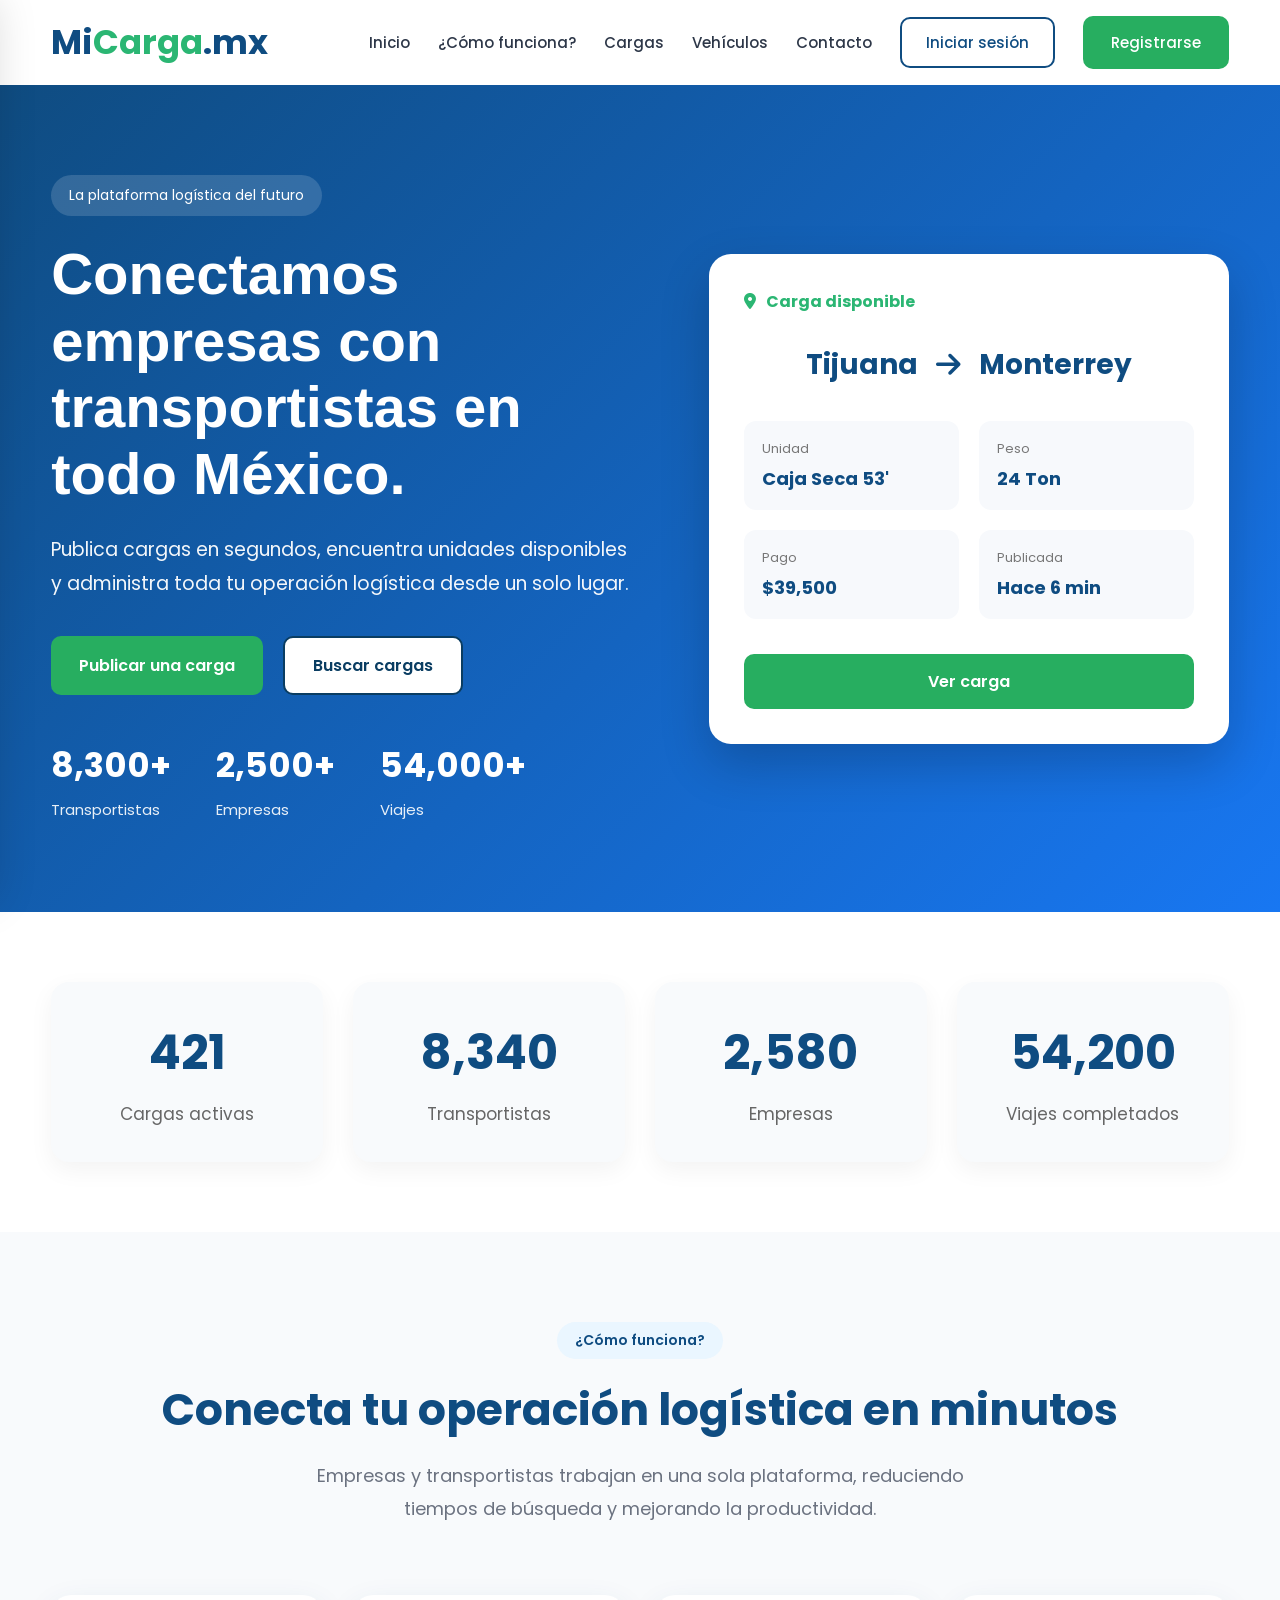
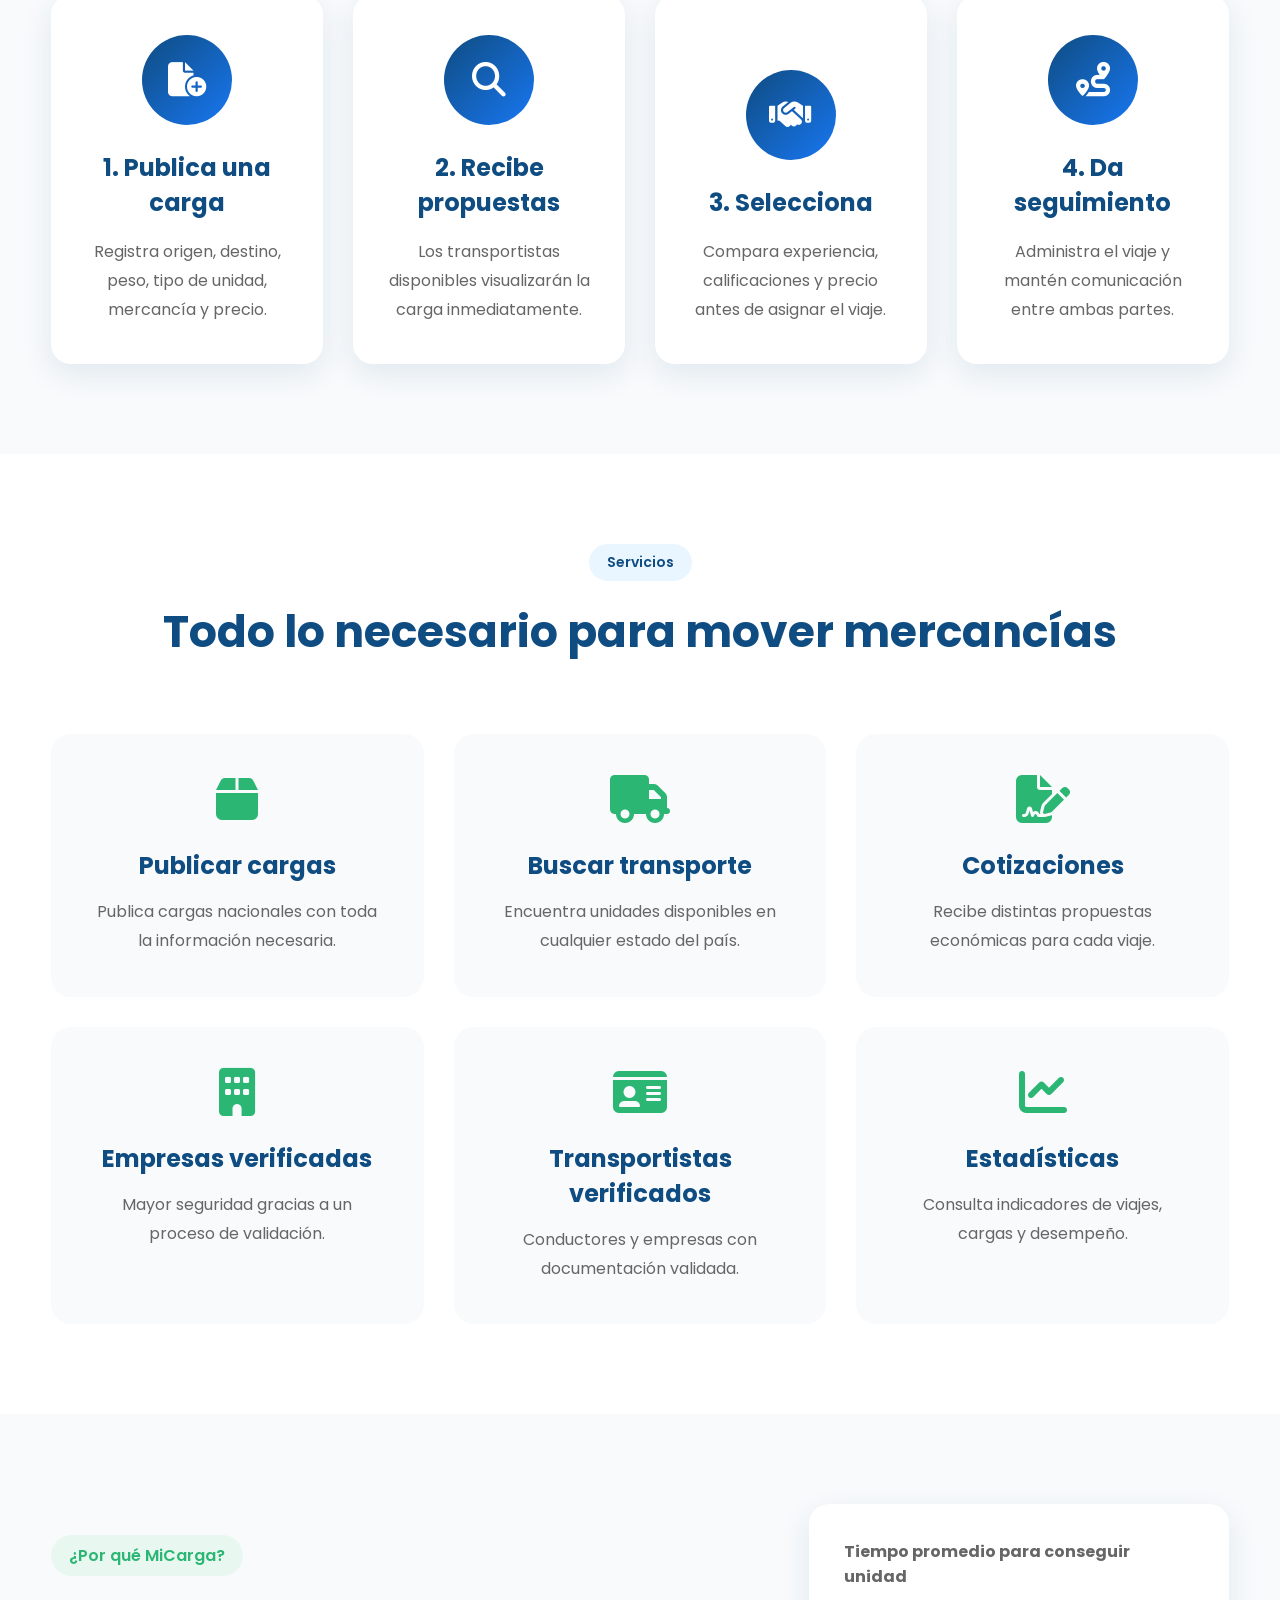
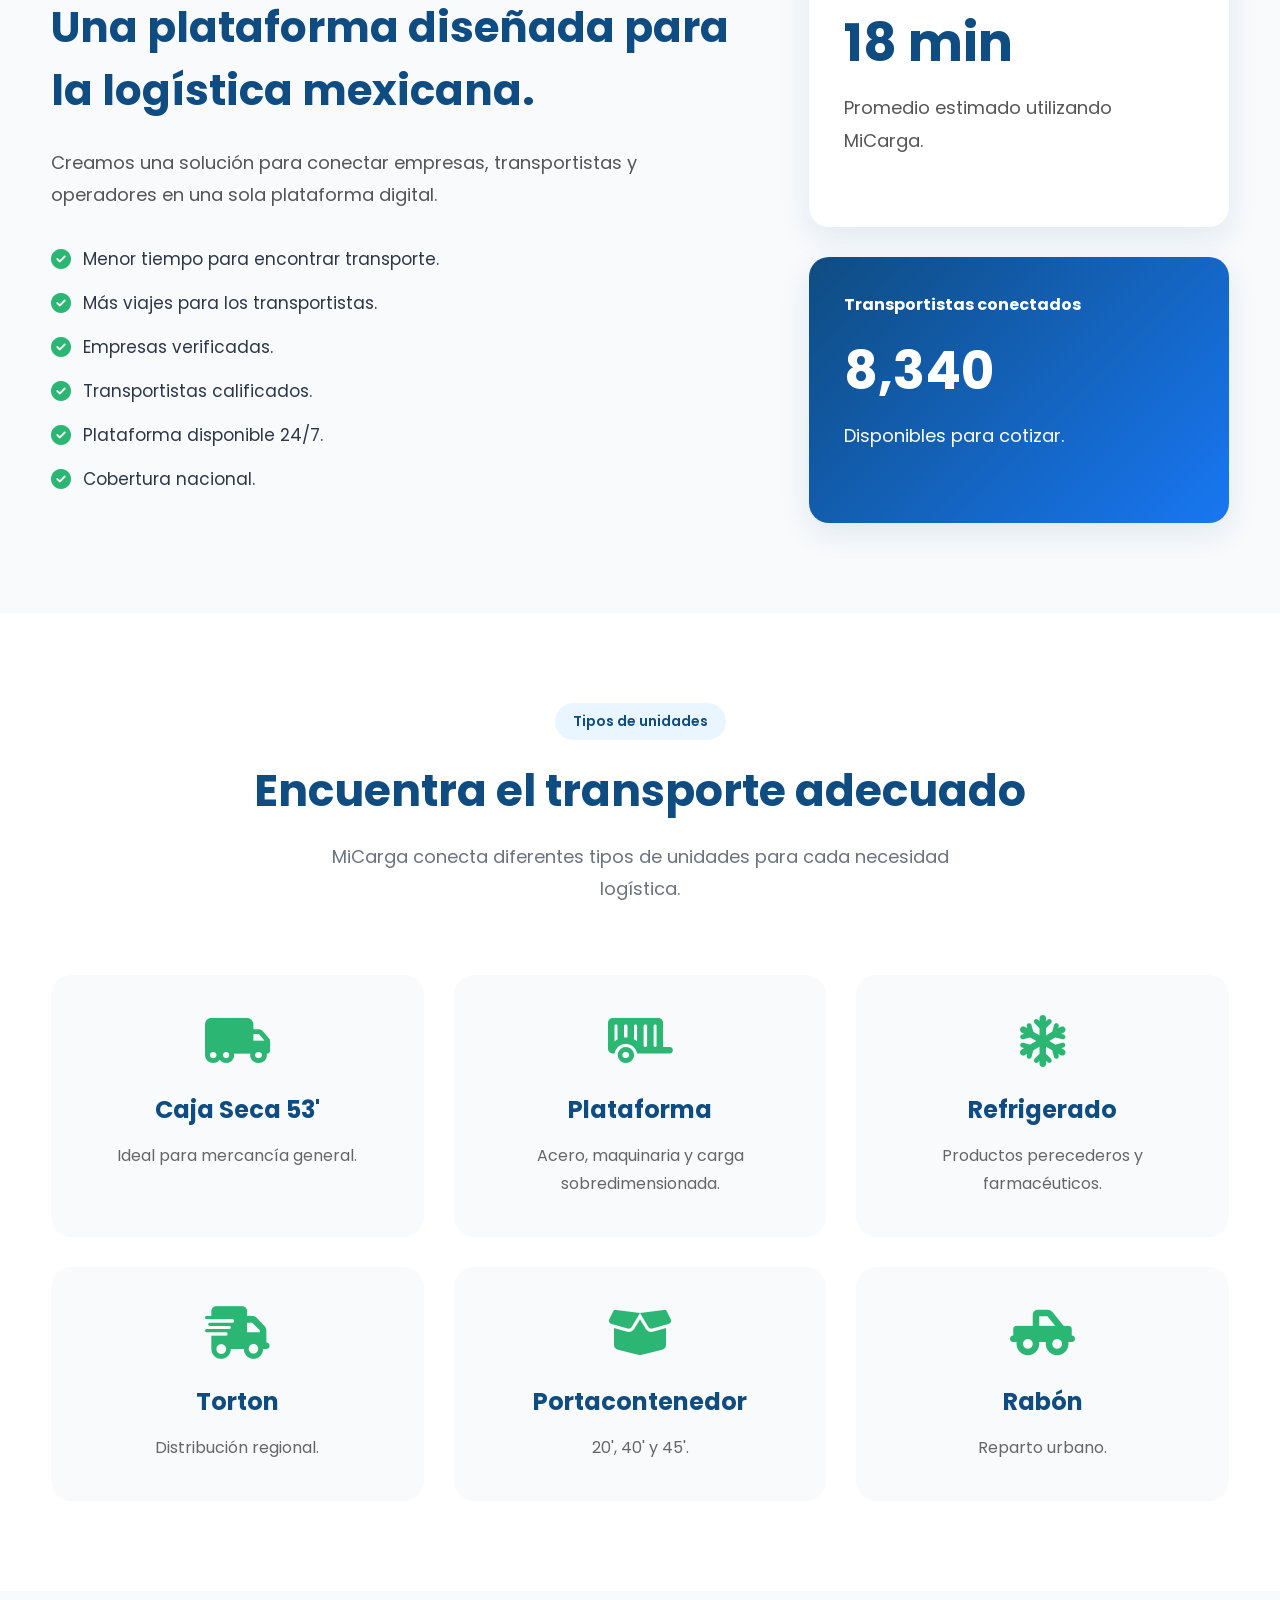
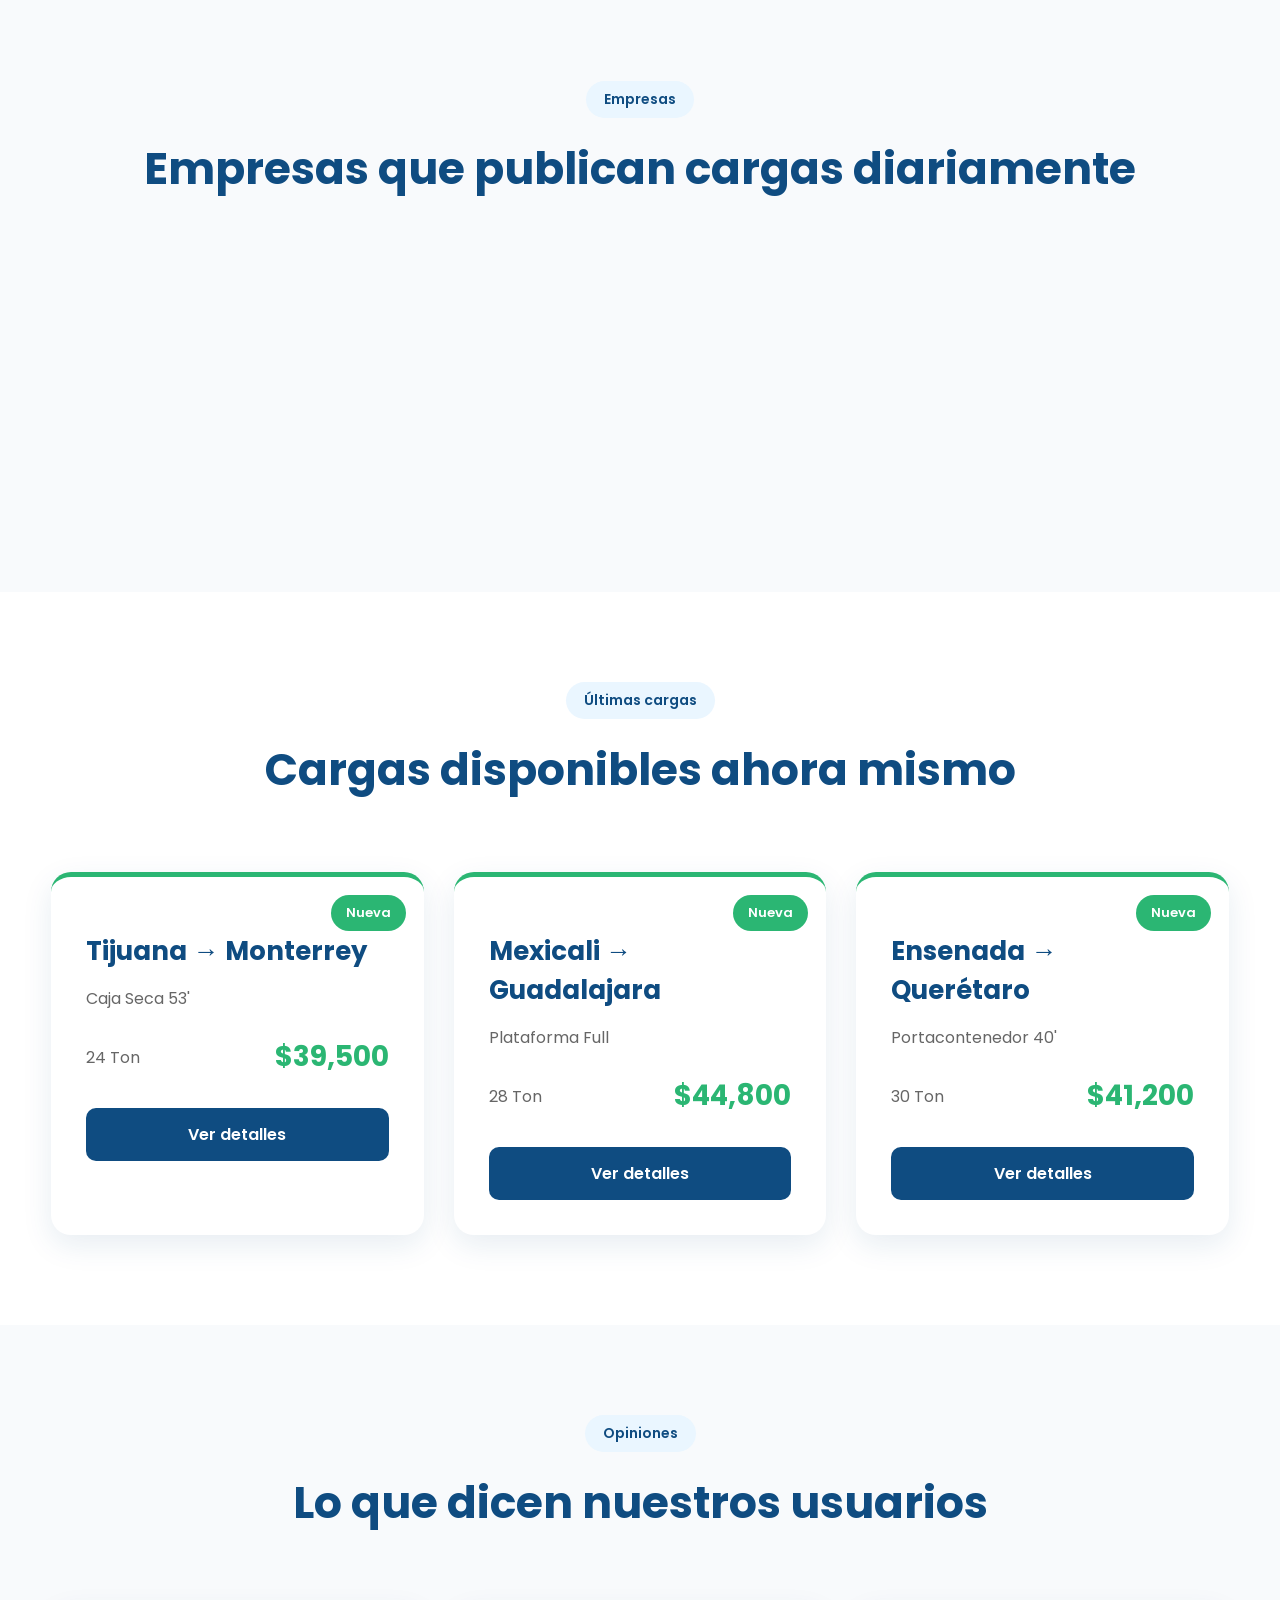
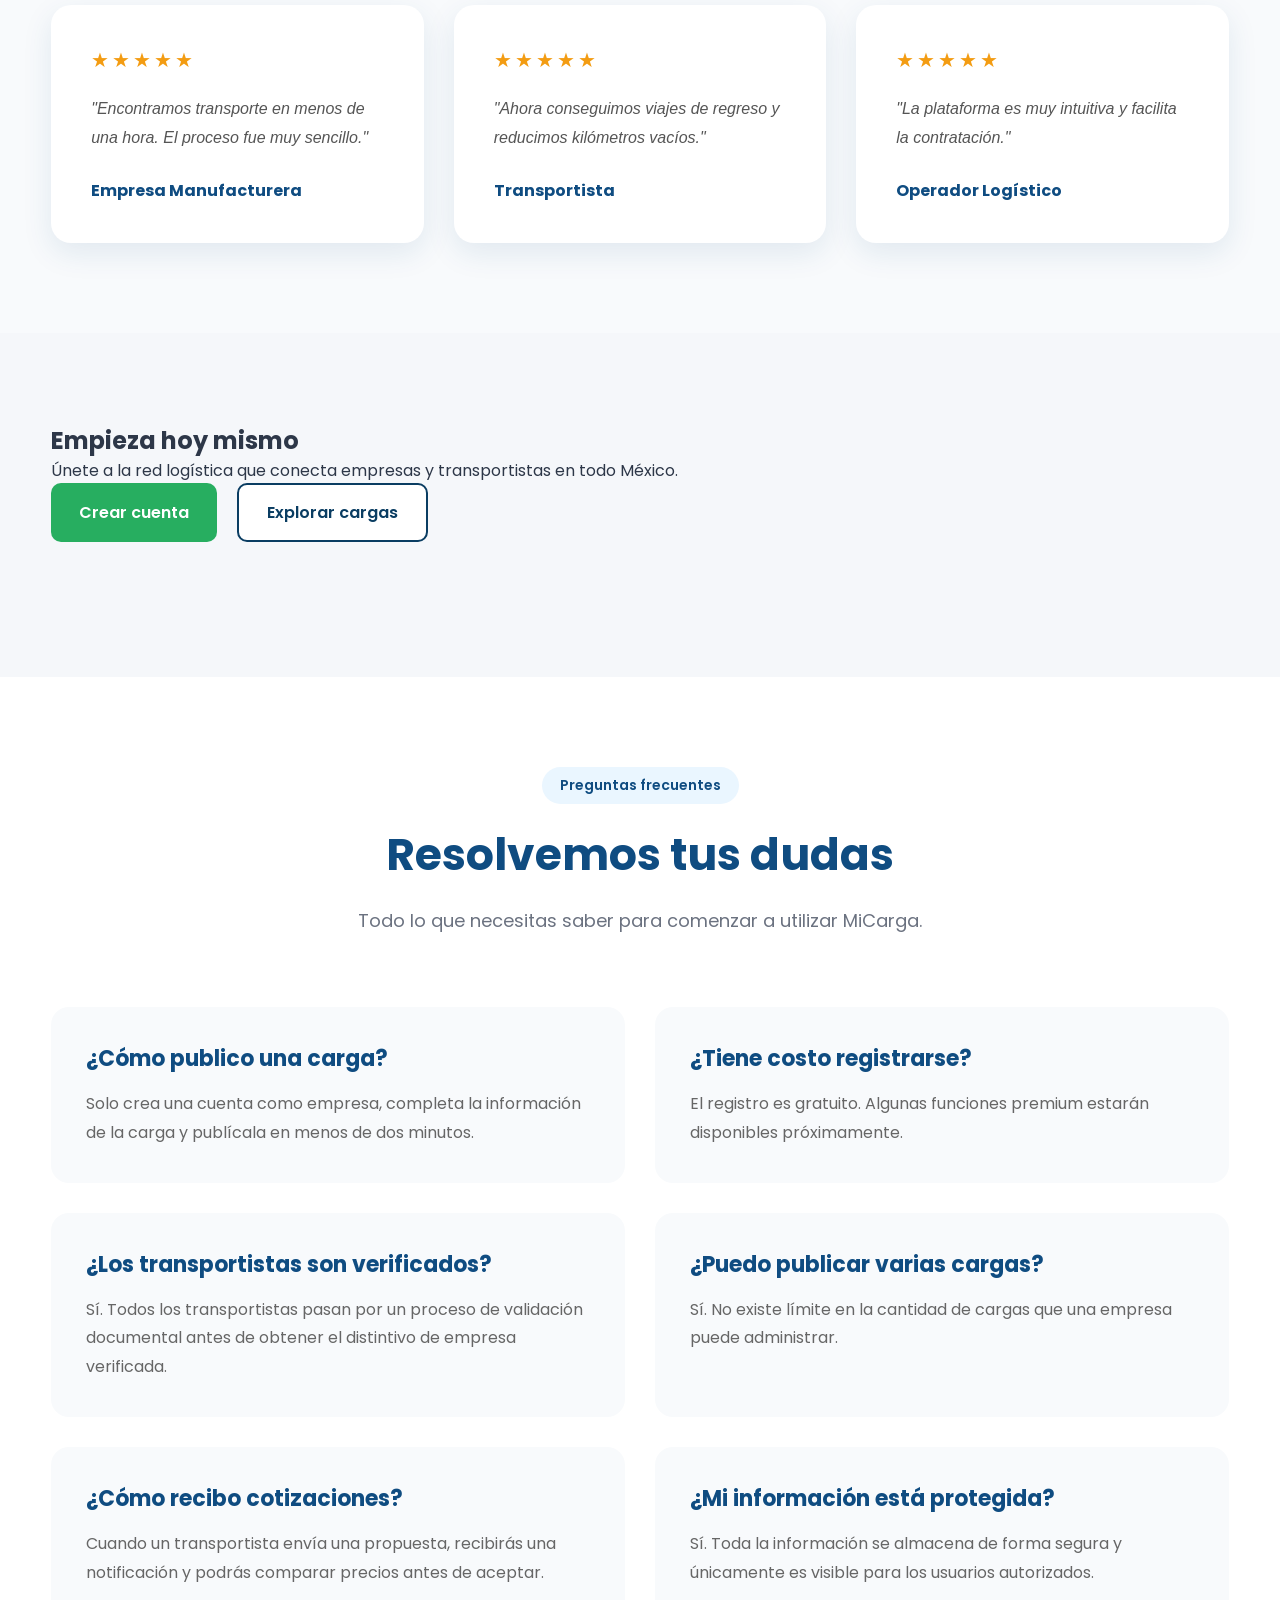
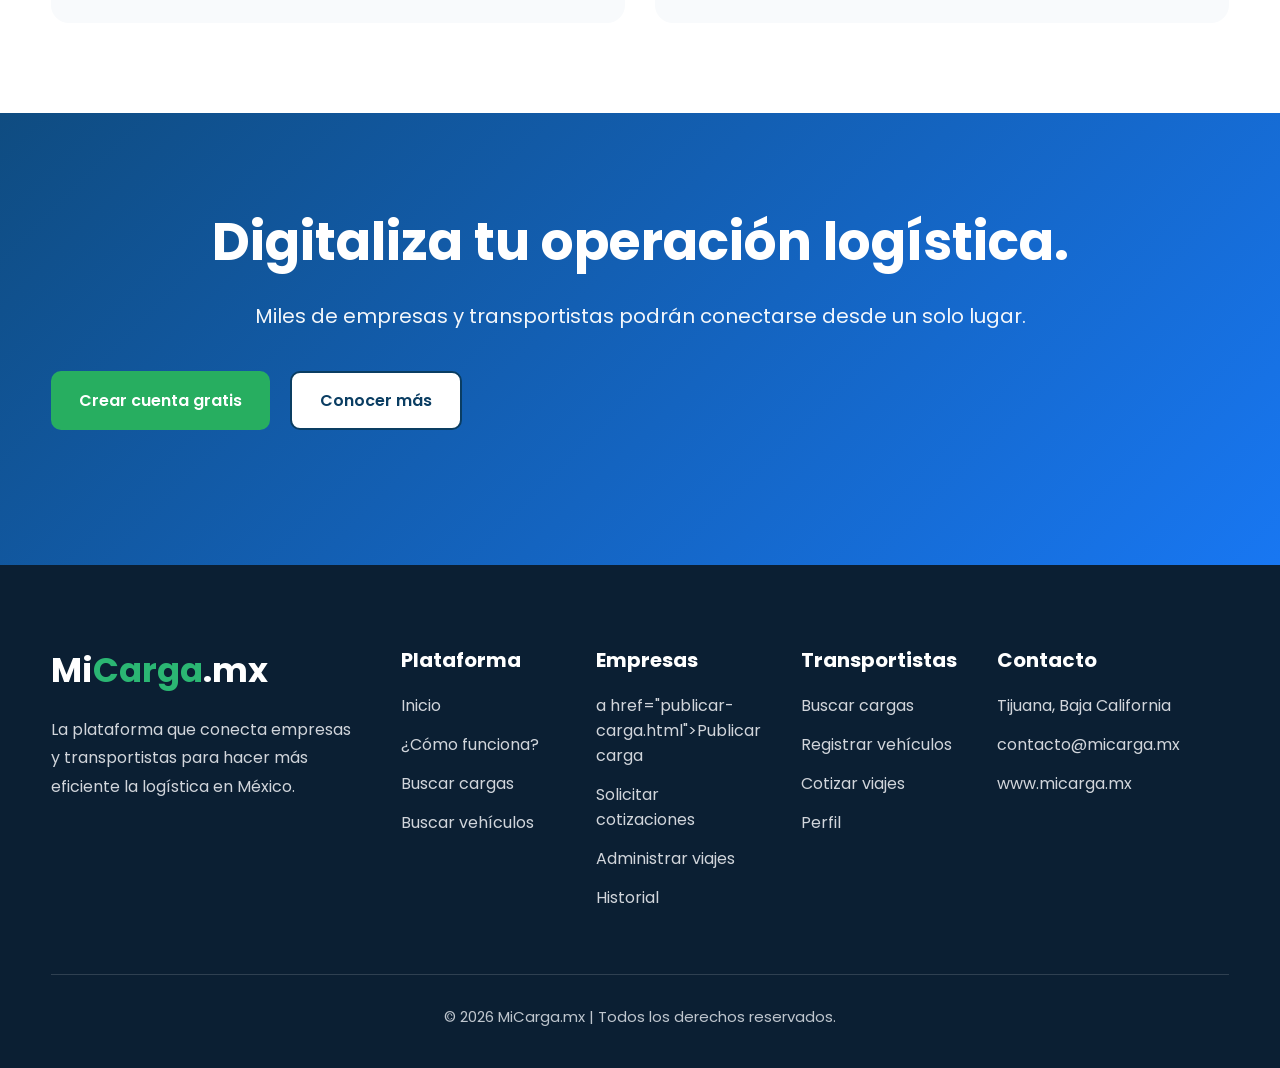
==== commit 42edb065: "Update index.html" ====
--- a/index.html
+++ b/index.html
@@ -1273,7 +1273,7 @@
 
 <ul>
 
-<li>Publicar carga</li>
+<li>a href="publicar-carga.html">Publicar carga</li>
 
 <li>Solicitar cotizaciones</li>
 
--- a/css/style.css
+++ b/css/style.css
@@ -0,0 +1,2360 @@
+/*==================================================
+MiCarga.mx
+STYLE.CSS
+PARTE 1
+==================================================*/
+
+/*==============================
+RESET
+===============================*/
+
+*{
+    margin:0;
+    padding:0;
+    box-sizing:border-box;
+}
+
+html{
+    scroll-behavior:smooth;
+}
+
+body{
+
+    font-family:'Poppins',sans-serif;
+    background:#F5F7FA;
+    color:#2D3748;
+    overflow-x:hidden;
+
+}
+
+img{
+
+    max-width:100%;
+    display:block;
+
+}
+
+a{
+
+    text-decoration:none;
+    color:inherit;
+
+}
+
+ul{
+
+    list-style:none;
+
+}
+
+button{
+
+    border:none;
+    outline:none;
+    cursor:pointer;
+
+}
+
+/*==============================
+VARIABLES
+===============================*/
+
+:root{
+
+--primary:#0F4C81;
+--secondary:#2BB673;
+--accent:#F39C12;
+
+--white:#FFFFFF;
+
+--gray:#F5F7FA;
+--gray2:#E5E7EB;
+
+--text:#2D3748;
+
+--radius:18px;
+
+--shadow:
+
+0 10px 30px rgba(15,76,129,.10);
+
+--transition:.30s;
+
+}
+
+/*==============================
+CONTAINER
+===============================*/
+
+.container{
+
+width:92%;
+max-width:1400px;
+margin:auto;
+
+}
+
+/*==============================
+HEADER
+===============================*/
+
+header{
+
+position:fixed;
+
+top:0;
+left:0;
+
+width:100%;
+
+background:white;
+
+height:85px;
+
+display:flex;
+
+align-items:center;
+
+z-index:9999;
+
+transition:.35s;
+
+}
+
+header.scroll{
+
+box-shadow:
+
+0 8px 30px rgba(0,0,0,.10);
+
+}
+
+/*==============================
+NAVBAR
+===============================*/
+
+.nav{
+
+display:flex;
+
+justify-content:space-between;
+
+align-items:center;
+
+height:85px;
+
+}
+
+/*==============================
+LOGO
+===============================*/
+
+.logo{
+
+font-size:34px;
+
+font-weight:700;
+
+color:var(--primary);
+
+}
+
+.logo span{
+
+color:var(--secondary);
+
+}
+
+/*==============================
+MENU
+===============================*/
+
+.desktop{
+
+display:flex;
+
+align-items:center;
+
+gap:28px;
+
+}
+
+.desktop a{
+
+font-size:15px;
+
+font-weight:500;
+
+transition:.25s;
+
+}
+
+.desktop a:hover{
+
+color:var(--primary);
+
+}
+
+/*==============================
+BOTONES
+===============================*/
+
+.btn-primary{
+
+background:var(--secondary);
+
+color:white;
+
+padding:14px 28px;
+
+border-radius:10px;
+
+font-weight:600;
+
+transition:.3s;
+
+display:inline-flex;
+
+align-items:center;
+
+justify-content:center;
+
+}
+
+.btn-primary:hover{
+
+transform:translateY(-3px);
+
+box-shadow:
+
+0 12px 25px rgba(43,182,115,.30);
+
+}
+
+.btn-secondary{
+
+border:2px solid white;
+
+padding:14px 28px;
+
+border-radius:10px;
+
+font-weight:600;
+
+color:white;
+
+transition:.3s;
+
+display:inline-flex;
+
+align-items:center;
+
+justify-content:center;
+
+}
+
+.btn-secondary:hover{
+
+background:white;
+
+color:var(--primary);
+
+}
+
+.btn-outline{
+
+padding:12px 24px;
+
+border:2px solid var(--primary);
+
+border-radius:10px;
+
+font-weight:600;
+
+color:var(--primary);
+
+transition:.3s;
+
+}
+
+.btn-outline:hover{
+
+background:var(--primary);
+
+color:white;
+
+}
+
+/*==============================
+ICONOS MOVIL
+===============================*/
+
+.mobile-icons{
+
+display:none;
+
+gap:25px;
+
+font-size:30px;
+
+color:var(--primary);
+
+cursor:pointer;
+
+}
+
+/*==============================
+HERO
+===============================*/
+
+.hero{
+
+margin-top:85px;
+
+padding:90px 0;
+
+background:
+
+linear-gradient(
+
+135deg,
+
+#0F4C81,
+
+#1877F2
+
+);
+
+color:white;
+
+}
+
+.hero-grid{
+
+display:grid;
+
+grid-template-columns:
+
+1fr 520px;
+
+gap:70px;
+
+align-items:center;
+
+}
+
+.badge{
+
+display:inline-block;
+
+padding:10px 18px;
+
+background:rgba(255,255,255,.15);
+
+border-radius:50px;
+
+margin-bottom:25px;
+
+font-size:14px;
+
+}
+
+.hero h1{
+
+font-size:58px;
+
+font-weight:800;
+
+line-height:1.15;
+
+margin-bottom:25px;
+
+}
+
+.hero p{
+
+font-size:19px;
+
+line-height:1.8;
+
+margin-bottom:35px;
+
+opacity:.95;
+
+}
+
+.hero-buttons{
+
+display:flex;
+
+gap:20px;
+
+flex-wrap:wrap;
+
+margin-bottom:45px;
+
+}
+
+/*==============================
+HERO STATS
+===============================*/
+
+.hero-stats{
+
+display:flex;
+
+gap:45px;
+
+}
+
+.hero-stats strong{
+
+display:block;
+
+font-size:34px;
+
+margin-bottom:6px;
+
+}
+
+.hero-stats span{
+
+font-size:15px;
+
+opacity:.90;
+
+}
+
+/*==============================
+CARD HERO
+===============================*/
+
+.hero-card{
+
+background:white;
+
+color:var(--text);
+
+padding:35px;
+
+border-radius:22px;
+
+box-shadow:
+
+0 20px 50px rgba(0,0,0,.20);
+
+}
+
+.card-head{
+
+display:flex;
+
+align-items:center;
+
+gap:10px;
+
+color:var(--secondary);
+
+font-weight:700;
+
+margin-bottom:30px;
+
+}
+
+.ruta{
+
+font-size:28px;
+
+font-weight:700;
+
+color:var(--primary);
+
+display:flex;
+
+justify-content:center;
+
+align-items:center;
+
+gap:18px;
+
+margin-bottom:35px;
+
+}
+
+.datos{
+
+display:grid;
+
+grid-template-columns:
+
+repeat(2,1fr);
+
+gap:20px;
+
+margin-bottom:35px;
+
+}
+
+.datos div{
+
+background:#F7F9FC;
+
+padding:18px;
+
+border-radius:12px;
+
+}
+
+.datos span{
+
+display:block;
+
+font-size:13px;
+
+color:#777;
+
+margin-bottom:6px;
+
+}
+
+.datos strong{
+
+font-size:18px;
+
+color:var(--primary);
+
+}
+
+.full{
+
+width:100%;
+
+}
+
+/*==============================
+NUMBERS
+===============================*/
+
+.numbers{
+
+padding:70px 0;
+
+background:white;
+
+}
+
+.numbers-grid{
+
+display:grid;
+
+grid-template-columns:
+
+repeat(4,1fr);
+
+gap:30px;
+
+}
+
+.number-card{
+
+background:#F8FAFC;
+
+padding:35px;
+
+border-radius:18px;
+
+text-align:center;
+
+transition:.30s;
+
+box-shadow:
+
+0 8px 25px rgba(0,0,0,.05);
+
+}
+
+.number-card:hover{
+
+transform:translateY(-8px);
+
+box-shadow:
+
+0 20px 35px rgba(15,76,129,.12);
+
+}
+
+.number-card h2{
+
+font-size:48px;
+
+color:var(--primary);
+
+margin-bottom:12px;
+
+}
+
+.number-card p{
+
+color:#666;
+
+font-size:17px;
+
+}
+/*==================================================
+STYLE.CSS
+PARTE 2
+SECCIONES
+==================================================*/
+
+/*==============================
+TÍTULOS DE SECCIÓN
+===============================*/
+
+section{
+
+padding:90px 0;
+
+}
+
+.section-title{
+
+text-align:center;
+
+margin-bottom:70px;
+
+}
+
+.section-title span{
+
+display:inline-block;
+
+background:#EAF6FF;
+
+color:var(--primary);
+
+padding:8px 18px;
+
+border-radius:50px;
+
+font-size:14px;
+
+font-weight:600;
+
+margin-bottom:18px;
+
+}
+
+.section-title h2{
+
+font-size:44px;
+
+color:var(--primary);
+
+margin-bottom:18px;
+
+font-weight:700;
+
+}
+
+.section-title p{
+
+max-width:700px;
+
+margin:auto;
+
+font-size:18px;
+
+color:#6B7280;
+
+line-height:1.8;
+
+}
+
+/*==============================
+CÓMO FUNCIONA
+===============================*/
+
+.how{
+
+background:#F8FAFC;
+
+}
+
+.steps{
+
+display:grid;
+
+grid-template-columns:repeat(4,1fr);
+
+gap:30px;
+
+}
+
+.step{
+
+background:white;
+
+padding:40px 30px;
+
+border-radius:20px;
+
+text-align:center;
+
+transition:.35s;
+
+box-shadow:var(--shadow);
+
+}
+
+.step:hover{
+
+transform:translateY(-10px);
+
+}
+
+.step .icon{
+
+width:90px;
+
+height:90px;
+
+margin:auto;
+
+background:linear-gradient(135deg,var(--primary),#1877F2);
+
+border-radius:50%;
+
+display:flex;
+
+align-items:center;
+
+justify-content:center;
+
+color:white;
+
+font-size:34px;
+
+margin-bottom:25px;
+
+}
+
+.step h3{
+
+margin-bottom:18px;
+
+font-size:24px;
+
+color:var(--primary);
+
+}
+
+.step p{
+
+line-height:1.8;
+
+color:#666;
+
+}
+
+/*==============================
+SERVICIOS
+===============================*/
+
+.services{
+
+background:white;
+
+}
+
+.services-grid{
+
+display:grid;
+
+grid-template-columns:repeat(3,1fr);
+
+gap:30px;
+
+}
+
+.service{
+
+background:#F8FAFC;
+
+padding:40px;
+
+border-radius:20px;
+
+transition:.35s;
+
+text-align:center;
+
+border:1px solid transparent;
+
+}
+
+.service:hover{
+
+transform:translateY(-8px);
+
+border-color:var(--secondary);
+
+box-shadow:var(--shadow);
+
+}
+
+.service i{
+
+font-size:48px;
+
+color:var(--secondary);
+
+margin-bottom:25px;
+
+}
+
+.service h3{
+
+font-size:24px;
+
+margin-bottom:15px;
+
+color:var(--primary);
+
+}
+
+.service p{
+
+line-height:1.8;
+
+color:#666;
+
+}
+
+/*==============================
+BENEFICIOS
+===============================*/
+
+.benefits{
+
+background:#F8FAFC;
+
+}
+
+.benefits-grid{
+
+display:grid;
+
+grid-template-columns:1fr 420px;
+
+gap:70px;
+
+align-items:center;
+
+}
+
+.small-title{
+
+display:inline-block;
+
+background:#E8F8F1;
+
+padding:8px 18px;
+
+border-radius:50px;
+
+color:var(--secondary);
+
+font-weight:600;
+
+margin-bottom:20px;
+
+}
+
+.benefits h2{
+
+font-size:42px;
+
+margin-bottom:25px;
+
+color:var(--primary);
+
+}
+
+.benefits p{
+
+font-size:18px;
+
+line-height:1.8;
+
+margin-bottom:35px;
+
+color:#555;
+
+}
+
+.benefit-list{
+
+display:flex;
+
+flex-direction:column;
+
+gap:18px;
+
+}
+
+.benefit-list li{
+
+display:flex;
+
+align-items:center;
+
+gap:12px;
+
+font-size:17px;
+
+}
+
+.benefit-list i{
+
+color:var(--secondary);
+
+font-size:20px;
+
+}
+
+.benefit-card{
+
+display:flex;
+
+flex-direction:column;
+
+gap:30px;
+
+}
+
+.mini-card{
+
+background:white;
+
+padding:35px;
+
+border-radius:20px;
+
+box-shadow:var(--shadow);
+
+}
+
+.mini-card h4{
+
+margin-bottom:15px;
+
+color:#666;
+
+}
+
+.mini-card h1{
+
+font-size:52px;
+
+color:var(--primary);
+
+margin-bottom:10px;
+
+}
+
+.mini-card.blue{
+
+background:linear-gradient(135deg,var(--primary),#1877F2);
+
+color:white;
+
+}
+
+.mini-card.blue h1,
+
+.mini-card.blue h4,
+
+.mini-card.blue p{
+
+color:white;
+
+}
+
+/*==============================
+TIPOS DE UNIDADES
+===============================*/
+
+.fleet{
+
+background:white;
+
+}
+
+.fleet-grid{
+
+display:grid;
+
+grid-template-columns:repeat(3,1fr);
+
+gap:30px;
+
+}
+
+.fleet-card{
+
+background:#F8FAFC;
+
+padding:40px;
+
+border-radius:20px;
+
+text-align:center;
+
+transition:.35s;
+
+}
+
+.fleet-card:hover{
+
+background:var(--primary);
+
+color:white;
+
+transform:translateY(-10px);
+
+}
+
+.fleet-card:hover h3,
+
+.fleet-card:hover p,
+
+.fleet-card:hover i{
+
+color:white;
+
+}
+
+.fleet-card i{
+
+font-size:52px;
+
+margin-bottom:25px;
+
+color:var(--secondary);
+
+}
+
+.fleet-card h3{
+
+font-size:24px;
+
+margin-bottom:15px;
+
+color:var(--primary);
+
+}
+
+.fleet-card p{
+
+color:#666;
+
+line-height:1.7;
+
+}
+
+/*==============================
+EMPRESAS
+===============================*/
+
+.companies{
+
+background:#F8FAFC;
+
+}
+
+.company-grid{
+
+display:grid;
+
+grid-template-columns:repeat(4,1fr);
+
+gap:25px;
+
+}
+
+.company-card{
+
+background:white;
+
+padding:35px;
+
+border-radius:18px;
+
+text-align:center;
+
+font-size:22px;
+
+font-weight:600;
+
+color:var(--primary);
+
+transition:.35s;
+
+box-shadow:var(--shadow);
+
+}
+
+.company-card:hover{
+
+background:var(--secondary);
+
+color:white;
+
+transform:translateY(-8px);
+
+}
+/*==================================================
+STYLE.CSS
+PARTE 3
+CARGAS - TESTIMONIOS - FAQ - CTA - FOOTER
+==================================================*/
+
+/*==============================
+CARGAS RECIENTES
+===============================*/
+
+.loads{
+
+background:white;
+
+}
+
+.loads-grid{
+
+display:grid;
+
+grid-template-columns:repeat(3,1fr);
+
+gap:30px;
+
+}
+
+.load-card{
+
+background:white;
+
+padding:35px;
+
+border-radius:20px;
+
+box-shadow:var(--shadow);
+
+transition:.35s;
+
+border-top:5px solid var(--secondary);
+
+position:relative;
+
+overflow:hidden;
+
+}
+
+.load-card:hover{
+
+transform:translateY(-10px);
+
+}
+
+.status{
+
+position:absolute;
+
+top:18px;
+
+right:18px;
+
+background:var(--secondary);
+
+color:white;
+
+padding:8px 15px;
+
+border-radius:30px;
+
+font-size:13px;
+
+font-weight:600;
+
+}
+
+.load-card h3{
+
+font-size:26px;
+
+color:var(--primary);
+
+margin-top:20px;
+
+margin-bottom:15px;
+
+}
+
+.load-card p{
+
+color:#666;
+
+margin-bottom:25px;
+
+}
+
+.load-info{
+
+display:flex;
+
+justify-content:space-between;
+
+align-items:center;
+
+margin-bottom:30px;
+
+}
+
+.load-info span{
+
+color:#666;
+
+}
+
+.load-info strong{
+
+font-size:28px;
+
+color:var(--secondary);
+
+}
+
+.load-card a{
+
+display:block;
+
+text-align:center;
+
+background:var(--primary);
+
+color:white;
+
+padding:14px;
+
+border-radius:10px;
+
+font-weight:600;
+
+transition:.3s;
+
+}
+
+.load-card a:hover{
+
+background:var(--secondary);
+
+}
+
+/*==============================
+TESTIMONIOS
+===============================*/
+
+.testimonials{
+
+background:#F8FAFC;
+
+}
+
+.testimonial-grid{
+
+display:grid;
+
+grid-template-columns:repeat(3,1fr);
+
+gap:30px;
+
+}
+
+.testimonial{
+
+background:white;
+
+padding:40px;
+
+border-radius:20px;
+
+box-shadow:var(--shadow);
+
+position:relative;
+
+transition:.35s;
+
+}
+
+.testimonial:hover{
+
+transform:translateY(-8px);
+
+}
+
+.testimonial::before{
+
+content:"★★★★★";
+
+display:block;
+
+color:#F39C12;
+
+font-size:20px;
+
+margin-bottom:20px;
+
+letter-spacing:3px;
+
+}
+
+.testimonial p{
+
+line-height:1.8;
+
+color:#555;
+
+margin-bottom:25px;
+
+font-style:italic;
+
+}
+
+.testimonial h4{
+
+color:var(--primary);
+
+}
+
+/*==============================
+FAQ
+===============================*/
+
+.faq{
+
+background:white;
+
+}
+
+.faq-grid{
+
+display:grid;
+
+grid-template-columns:repeat(2,1fr);
+
+gap:30px;
+
+}
+
+.faq-item{
+
+background:#F8FAFC;
+
+padding:35px;
+
+border-radius:18px;
+
+transition:.35s;
+
+}
+
+.faq-item:hover{
+
+background:white;
+
+box-shadow:var(--shadow);
+
+}
+
+.faq-item h3{
+
+margin-bottom:15px;
+
+color:var(--primary);
+
+font-size:22px;
+
+}
+
+.faq-item p{
+
+line-height:1.8;
+
+color:#666;
+
+}
+
+/*==============================
+CTA
+===============================*/
+
+.final-cta{
+
+background:linear-gradient(135deg,var(--primary),#1877F2);
+
+text-align:center;
+
+color:white;
+
+}
+
+.final-cta h2{
+
+font-size:52px;
+
+margin-bottom:20px;
+
+}
+
+.final-cta p{
+
+font-size:20px;
+
+margin-bottom:40px;
+
+opacity:.95;
+
+}
+
+/*==============================
+FOOTER
+===============================*/
+
+footer{
+
+background:#0B1F33;
+
+color:white;
+
+padding:80px 0 40px;
+
+}
+
+.footer-grid{
+
+display:grid;
+
+grid-template-columns:2fr 1fr 1fr 1fr 1.5fr;
+
+gap:40px;
+
+margin-bottom:50px;
+
+}
+
+.footer-grid h2{
+
+font-size:34px;
+
+margin-bottom:20px;
+
+}
+
+.footer-grid h2 span{
+
+color:var(--secondary);
+
+}
+
+.footer-grid h3{
+
+margin-bottom:18px;
+
+font-size:20px;
+
+}
+
+.footer-grid p{
+
+line-height:1.8;
+
+color:#D1D5DB;
+
+}
+
+.footer-grid li{
+
+margin-bottom:14px;
+
+color:#D1D5DB;
+
+transition:.25s;
+
+cursor:pointer;
+
+}
+
+.footer-grid li:hover{
+
+color:white;
+
+padding-left:6px;
+
+}
+
+footer hr{
+
+border:none;
+
+height:1px;
+
+background:rgba(255,255,255,.15);
+
+margin-bottom:30px;
+
+}
+
+.footer-copy{
+
+text-align:center;
+
+color:#BFC6CE;
+
+font-size:15px;
+
+}
+
+/*==============================
+BOTON SUBIR
+===============================*/
+
+#btnTop{
+
+position:fixed;
+
+right:30px;
+
+bottom:30px;
+
+width:55px;
+
+height:55px;
+
+border-radius:50%;
+
+background:var(--secondary);
+
+color:white;
+
+font-size:22px;
+
+display:flex;
+
+align-items:center;
+
+justify-content:center;
+
+cursor:pointer;
+
+opacity:0;
+
+visibility:hidden;
+
+transition:.35s;
+
+box-shadow:0 10px 25px rgba(0,0,0,.25);
+
+z-index:999;
+
+}
+
+#btnTop.show{
+
+opacity:1;
+
+visibility:visible;
+
+}
+
+#btnTop:hover{
+
+transform:translateY(-6px);
+
+background:var(--primary);
+
+}
+
+/*==============================
+ANIMACIONES
+===============================*/
+
+.step,
+.service,
+.fleet-card,
+.company-card,
+.load-card,
+.testimonial,
+.faq-item,
+.number-card{
+
+opacity:0;
+
+transform:translateY(40px);
+
+transition:.8s;
+
+}
+
+.visible{
+
+opacity:1 !important;
+
+transform:translateY(0) !important;
+
+}
+/*==================================================
+STYLE.CSS
+PARTE 4
+RESPONSIVE + MENÚ MÓVIL
+==================================================*/
+
+/*==============================
+OVERLAY
+===============================*/
+
+.overlay{
+
+position:fixed;
+
+top:0;
+left:0;
+
+width:100%;
+height:100%;
+
+background:rgba(0,0,0,.55);
+
+opacity:0;
+visibility:hidden;
+
+transition:.35s;
+
+z-index:9998;
+
+}
+
+.overlay.active{
+
+opacity:1;
+
+visibility:visible;
+
+}
+
+/*==============================
+SIDEBAR
+===============================*/
+
+.sidebar{
+
+position:fixed;
+
+top:0;
+left:-340px;
+
+width:320px;
+
+height:100vh;
+
+background:white;
+
+z-index:9999;
+
+transition:.35s;
+
+overflow-y:auto;
+
+box-shadow:15px 0 40px rgba(0,0,0,.15);
+
+padding:30px;
+
+}
+
+.sidebar.active{
+
+left:0;
+
+}
+
+.sidebar-header{
+
+display:flex;
+
+justify-content:space-between;
+
+align-items:center;
+
+margin-bottom:40px;
+
+}
+
+.sidebar-header h2{
+
+font-size:30px;
+
+color:var(--primary);
+
+}
+
+.sidebar-header span{
+
+color:var(--secondary);
+
+}
+
+.sidebar-header i{
+
+font-size:28px;
+
+cursor:pointer;
+
+color:#666;
+
+}
+
+.perfil{
+
+text-align:center;
+
+margin-bottom:40px;
+
+}
+
+.avatar{
+
+font-size:80px;
+
+color:var(--primary);
+
+margin-bottom:15px;
+
+}
+
+.perfil h3{
+
+margin-bottom:10px;
+
+}
+
+.perfil p{
+
+color:#666;
+
+font-size:15px;
+
+line-height:1.6;
+
+}
+
+.sidebar a{
+
+display:flex;
+
+align-items:center;
+
+gap:15px;
+
+padding:16px 20px;
+
+border-radius:12px;
+
+margin-bottom:10px;
+
+font-weight:500;
+
+transition:.3s;
+
+}
+
+.sidebar a:hover{
+
+background:#EEF6FF;
+
+color:var(--primary);
+
+}
+
+.sidebar a i{
+
+width:25px;
+
+text-align:center;
+
+}
+
+/*==============================
+TABLETS
+===============================*/
+
+@media(max-width:1200px){
+
+.hero-grid{
+
+grid-template-columns:1fr;
+
+gap:60px;
+
+text-align:center;
+
+}
+
+.hero-card{
+
+max-width:600px;
+
+margin:auto;
+
+}
+
+.benefits-grid{
+
+grid-template-columns:1fr;
+
+}
+
+.footer-grid{
+
+grid-template-columns:repeat(2,1fr);
+
+}
+
+}
+
+/*==============================
+TABLET
+===============================*/
+
+@media(max-width:992px){
+
+.desktop{
+
+display:none;
+
+}
+
+.mobile-icons{
+
+display:flex;
+
+}
+
+.hero h1{
+
+font-size:46px;
+
+}
+
+.steps{
+
+grid-template-columns:repeat(2,1fr);
+
+}
+
+.services-grid{
+
+grid-template-columns:repeat(2,1fr);
+
+}
+
+.fleet-grid{
+
+grid-template-columns:repeat(2,1fr);
+
+}
+
+.company-grid{
+
+grid-template-columns:repeat(2,1fr);
+
+}
+
+.loads-grid{
+
+grid-template-columns:1fr;
+
+}
+
+.testimonial-grid{
+
+grid-template-columns:1fr;
+
+}
+
+.faq-grid{
+
+grid-template-columns:1fr;
+
+}
+
+.numbers-grid{
+
+grid-template-columns:repeat(2,1fr);
+
+}
+
+}
+
+/*==============================
+CELULARES
+===============================*/
+
+@media(max-width:768px){
+
+.hero{
+
+padding:70px 0;
+
+}
+
+.hero h1{
+
+font-size:36px;
+
+}
+
+.hero p{
+
+font-size:17px;
+
+}
+
+.hero-buttons{
+
+flex-direction:column;
+
+}
+
+.hero-buttons a{
+
+width:100%;
+
+justify-content:center;
+
+}
+
+.hero-stats{
+
+flex-direction:column;
+
+gap:20px;
+
+}
+
+.section-title h2{
+
+font-size:34px;
+
+}
+
+.section-title p{
+
+font-size:16px;
+
+}
+
+.steps{
+
+grid-template-columns:1fr;
+
+}
+
+.services-grid{
+
+grid-template-columns:1fr;
+
+}
+
+.fleet-grid{
+
+grid-template-columns:1fr;
+
+}
+
+.company-grid{
+
+grid-template-columns:1fr;
+
+}
+
+.footer-grid{
+
+grid-template-columns:1fr;
+
+text-align:center;
+
+}
+
+.footer-grid ul{
+
+padding:0;
+
+}
+
+.benefits h2{
+
+font-size:34px;
+
+}
+
+.final-cta h2{
+
+font-size:38px;
+
+}
+
+.number-card h2{
+
+font-size:40px;
+
+}
+
+}
+
+/*==============================
+CELULARES PEQUEÑOS
+===============================*/
+
+@media(max-width:480px){
+
+.container{
+
+width:94%;
+
+}
+
+.logo{
+
+font-size:28px;
+
+}
+
+.hero{
+
+margin-top:80px;
+
+}
+
+.hero-card{
+
+padding:25px;
+
+}
+
+.ruta{
+
+font-size:22px;
+
+flex-direction:column;
+
+gap:8px;
+
+}
+
+.datos{
+
+grid-template-columns:1fr;
+
+}
+
+.section-title{
+
+margin-bottom:45px;
+
+}
+
+.section-title h2{
+
+font-size:30px;
+
+}
+
+.step,
+.service,
+.load-card,
+.testimonial,
+.faq-item{
+
+padding:28px;
+
+}
+
+.sidebar{
+
+width:290px;
+
+}
+
+#btnTop{
+
+right:20px;
+
+bottom:20px;
+
+width:48px;
+
+height:48px;
+
+font-size:18px;
+
+}
+
+}
+/* ====================================
+PUBLICAR CARGA
+==================================== */
+
+.page-header{
+    margin-top:80px;
+    padding:60px 0;
+    background:linear-gradient(135deg,#0a3d62,#1e90ff);
+    color:white;
+}
+
+.page-header h1{
+    font-size:42px;
+    margin-bottom:10px;
+}
+
+.page-header p{
+    opacity:.9;
+}
+
+/* ====================================
+FORMULARIO
+==================================== */
+
+.form-section{
+    padding:60px 0;
+}
+
+.form-card{
+    background:white;
+    border-radius:18px;
+    padding:35px;
+    margin-bottom:30px;
+    box-shadow:0 8px 25px rgba(0,0,0,.08);
+}
+
+.form-card h2{
+    color:#0a3d62;
+    margin-bottom:10px;
+}
+
+.form-card p{
+    color:#666;
+    margin-bottom:25px;
+}
+
+.form-grid{
+    display:grid;
+    grid-template-columns:repeat(2,1fr);
+    gap:20px;
+}
+
+.input-group{
+    display:flex;
+    flex-direction:column;
+}
+
+.input-group label{
+    margin-bottom:8px;
+    font-weight:600;
+}
+
+.input-group input,
+.input-group select,
+.input-group textarea{
+    padding:14px;
+    border:1px solid #dfe6e9;
+    border-radius:10px;
+    font-size:15px;
+}
+
+.input-group textarea{
+    resize:vertical;
+}
+
+.full{
+    grid-column:1/-1;
+}
+
+/* ====================================
+CHECKBOXS
+==================================== */
+
+.checks-grid{
+    display:grid;
+    grid-template-columns:repeat(2,1fr);
+    gap:15px;
+}
+
+.checks-grid label{
+    display:flex;
+    align-items:center;
+    gap:10px;
+    background:#f5f7fb;
+    padding:14px;
+    border-radius:10px;
+    cursor:pointer;
+}
+
+/* ====================================
+WIZARD
+==================================== */
+
+.wizard{
+    display:flex;
+    align-items:center;
+    overflow-x:auto;
+    margin-bottom:40px;
+}
+
+.step{
+    display:flex;
+    flex-direction:column;
+    align-items:center;
+    min-width:80px;
+}
+
+.circle{
+    width:42px;
+    height:42px;
+    border-radius:50%;
+    background:#dfe6e9;
+    display:flex;
+    align-items:center;
+    justify-content:center;
+    font-weight:700;
+    margin-bottom:8px;
+}
+
+.step.active .circle{
+    background:#27ae60;
+    color:white;
+}
+
+.line{
+    width:60px;
+    height:3px;
+    background:#dfe6e9;
+}
+
+/* ====================================
+RESUMEN
+==================================== */
+
+.resume-grid{
+    display:grid;
+    grid-template-columns:repeat(2,1fr);
+    gap:20px;
+    margin-bottom:30px;
+}
+
+.resume-grid div{
+    background:#f5f7fb;
+    padding:15px;
+    border-radius:10px;
+}
+
+.resume-grid strong{
+    color:#0a3d62;
+}
+
+.progress-box{
+    background:#f5f7fb;
+    padding:20px;
+    border-radius:12px;
+}
+
+.progress-title{
+    font-weight:600;
+    margin-bottom:10px;
+}
+
+.progress{
+    width:100%;
+    height:16px;
+    border-radius:50px;
+    overflow:hidden;
+    background:#dfe6e9;
+    margin-bottom:10px;
+}
+
+.progress-fill{
+    width:92%;
+    height:100%;
+    background:#27ae60;
+    color:white;
+    font-size:12px;
+    display:flex;
+    align-items:center;
+    justify-content:center;
+}
+
+/* ====================================
+BOTONES
+==================================== */
+
+.form-actions{
+    display:flex;
+    justify-content:flex-end;
+    gap:20px;
+    margin-top:40px;
+}
+
+.btn-primary{
+    background:#27ae60;
+    color:white;
+    border:none;
+    padding:15px 28px;
+    border-radius:10px;
+    font-weight:600;
+    cursor:pointer;
+}
+
+.btn-secondary{
+    background:white;
+    border:2px solid #0a3d62;
+    color:#0a3d62;
+    padding:15px 28px;
+    border-radius:10px;
+    font-weight:600;
+    cursor:pointer;
+}
+
+/* ====================================
+RESPONSIVE
+==================================== */
+
+@media(max-width:900px){
+
+.form-grid{
+    grid-template-columns:1fr;
+}
+
+.checks-grid{
+    grid-template-columns:1fr;
+}
+
+.resume-grid{
+    grid-template-columns:1fr;
+}
+
+.form-actions{
+    flex-direction:column;
+}
+
+.form-actions button{
+    width:100%;
+}
+
+}
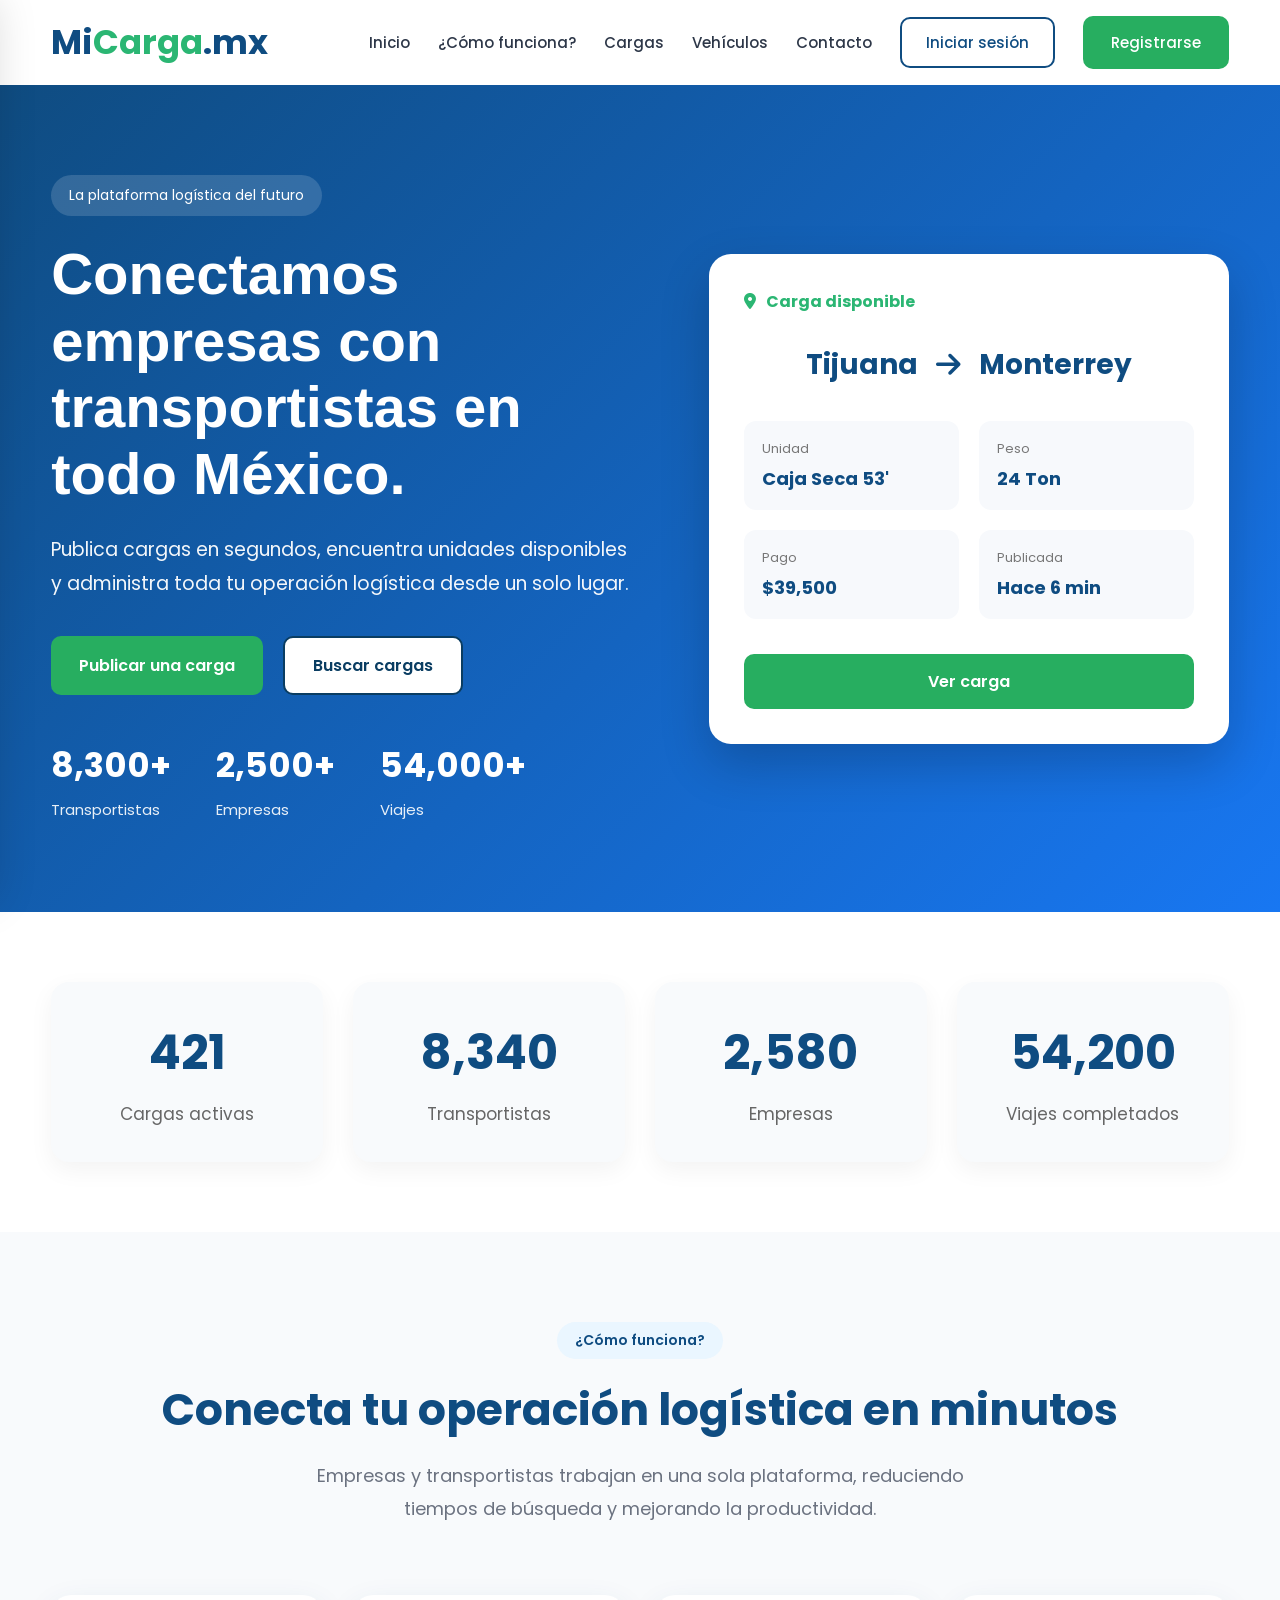
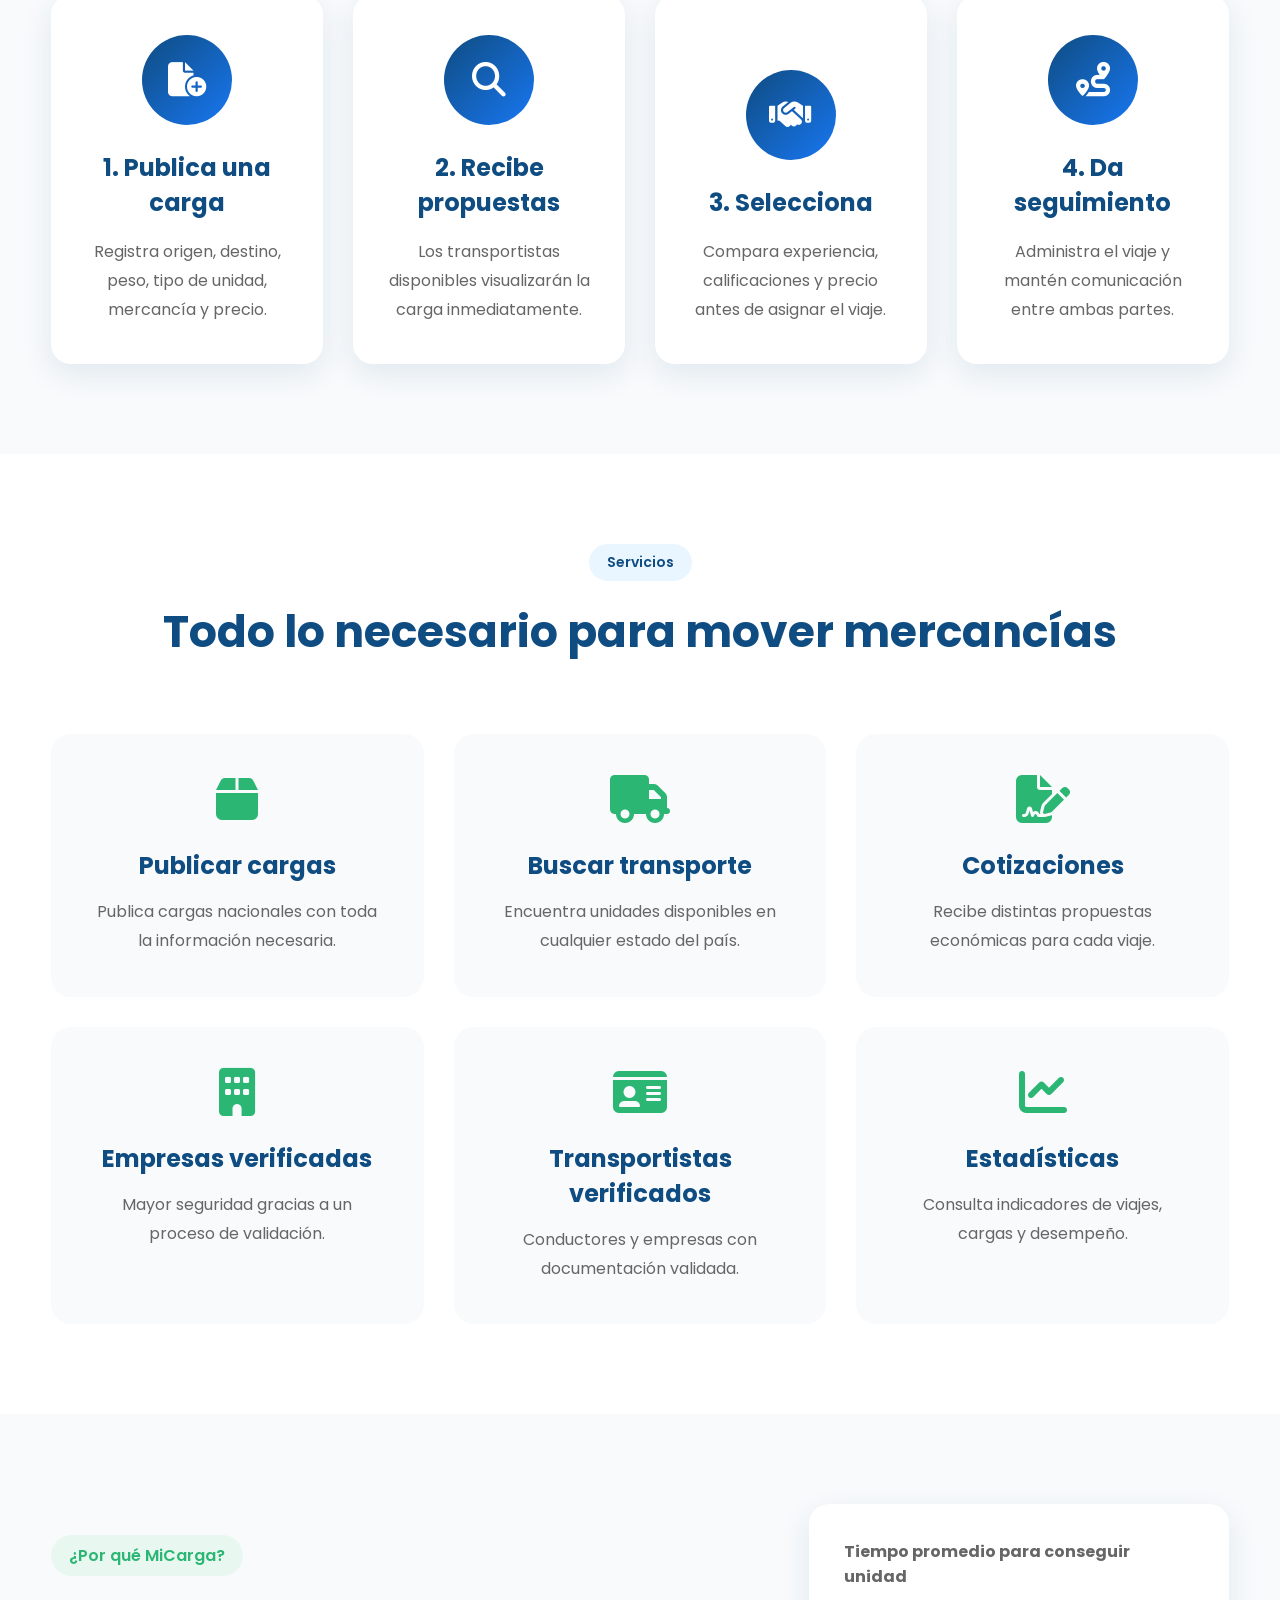
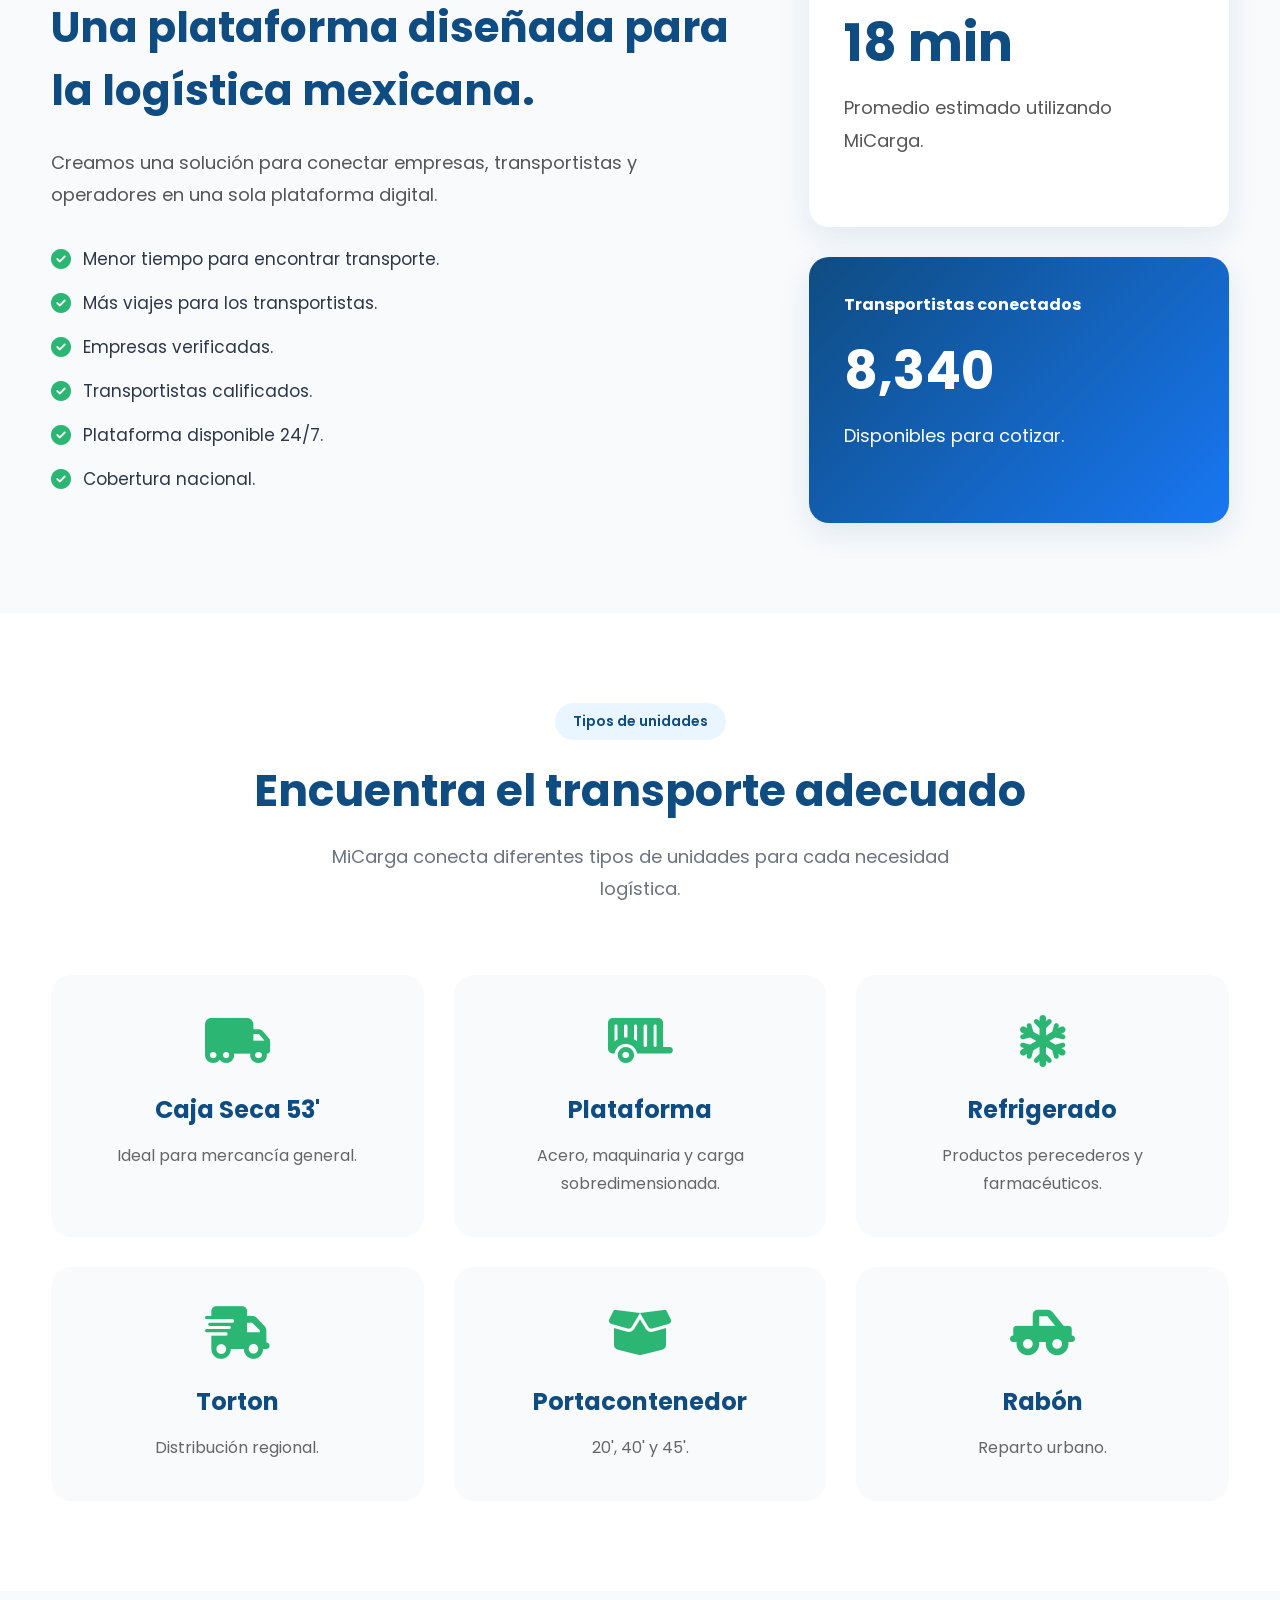
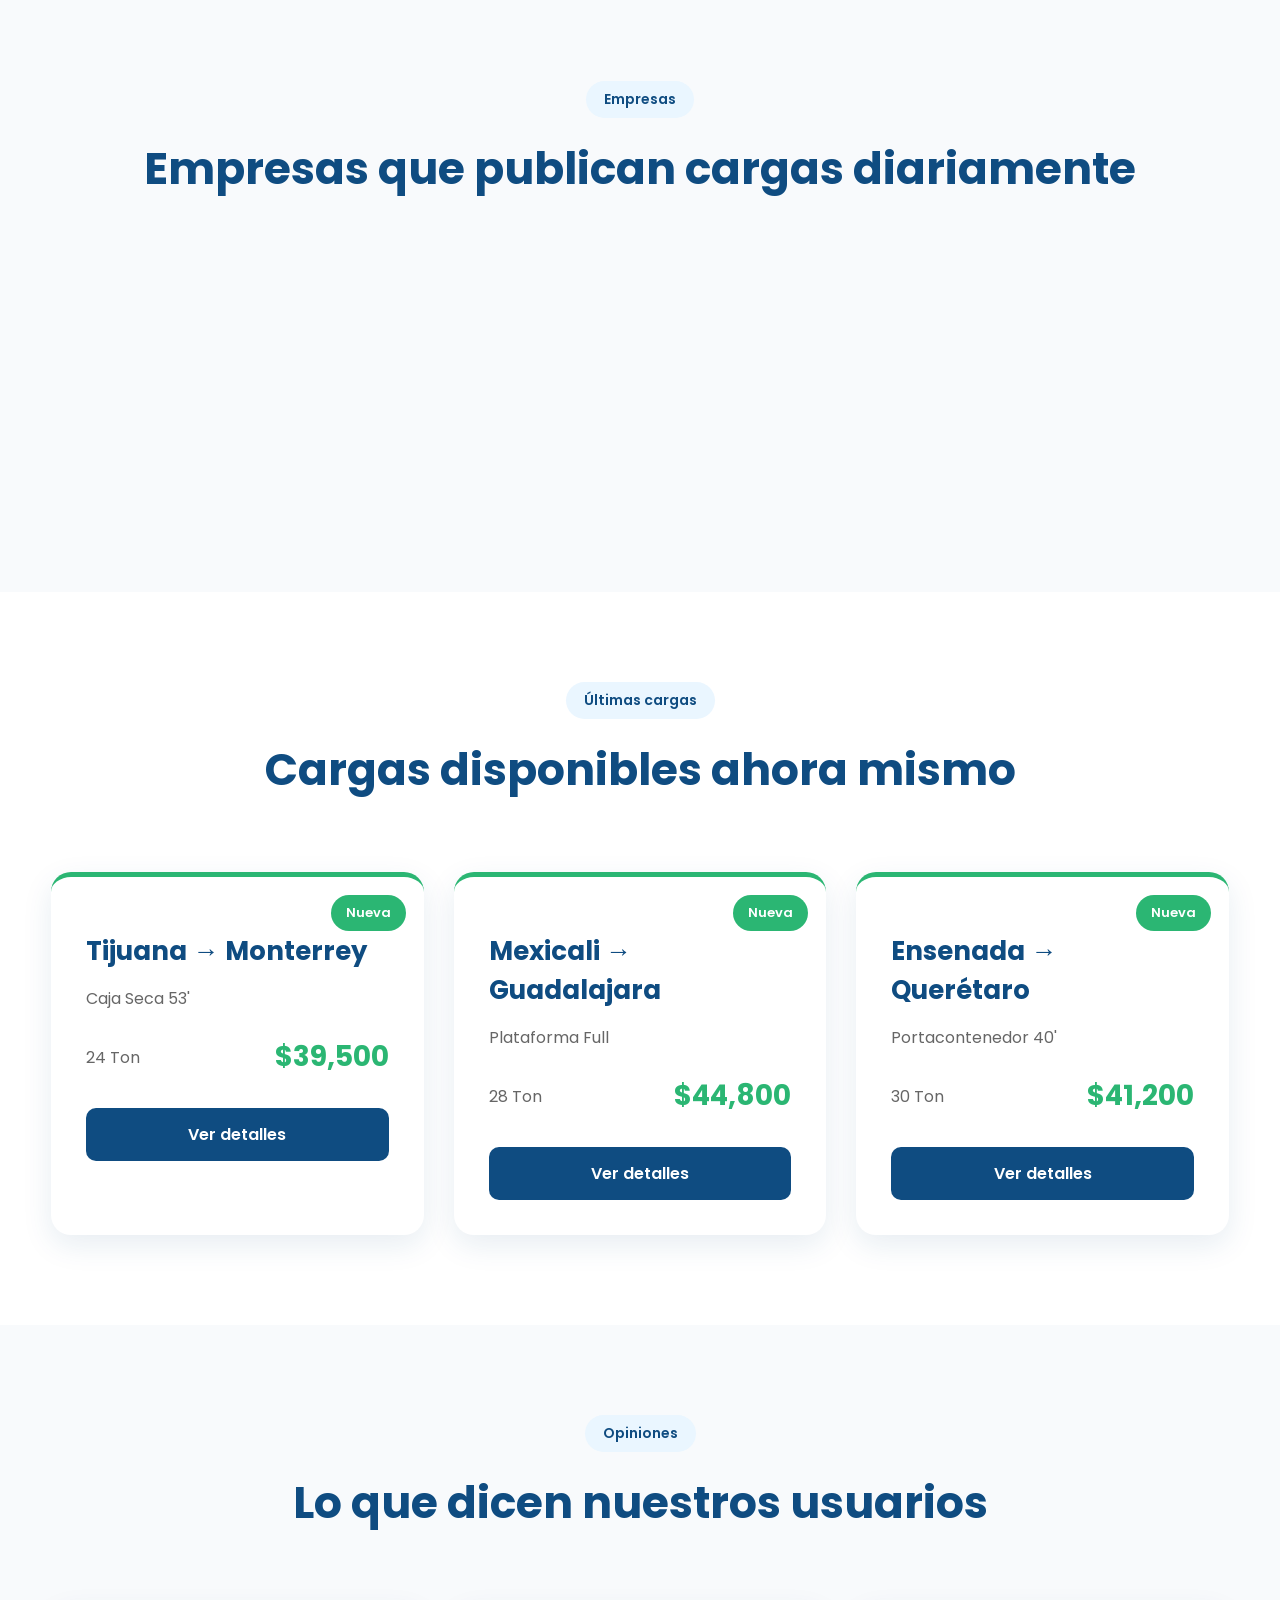
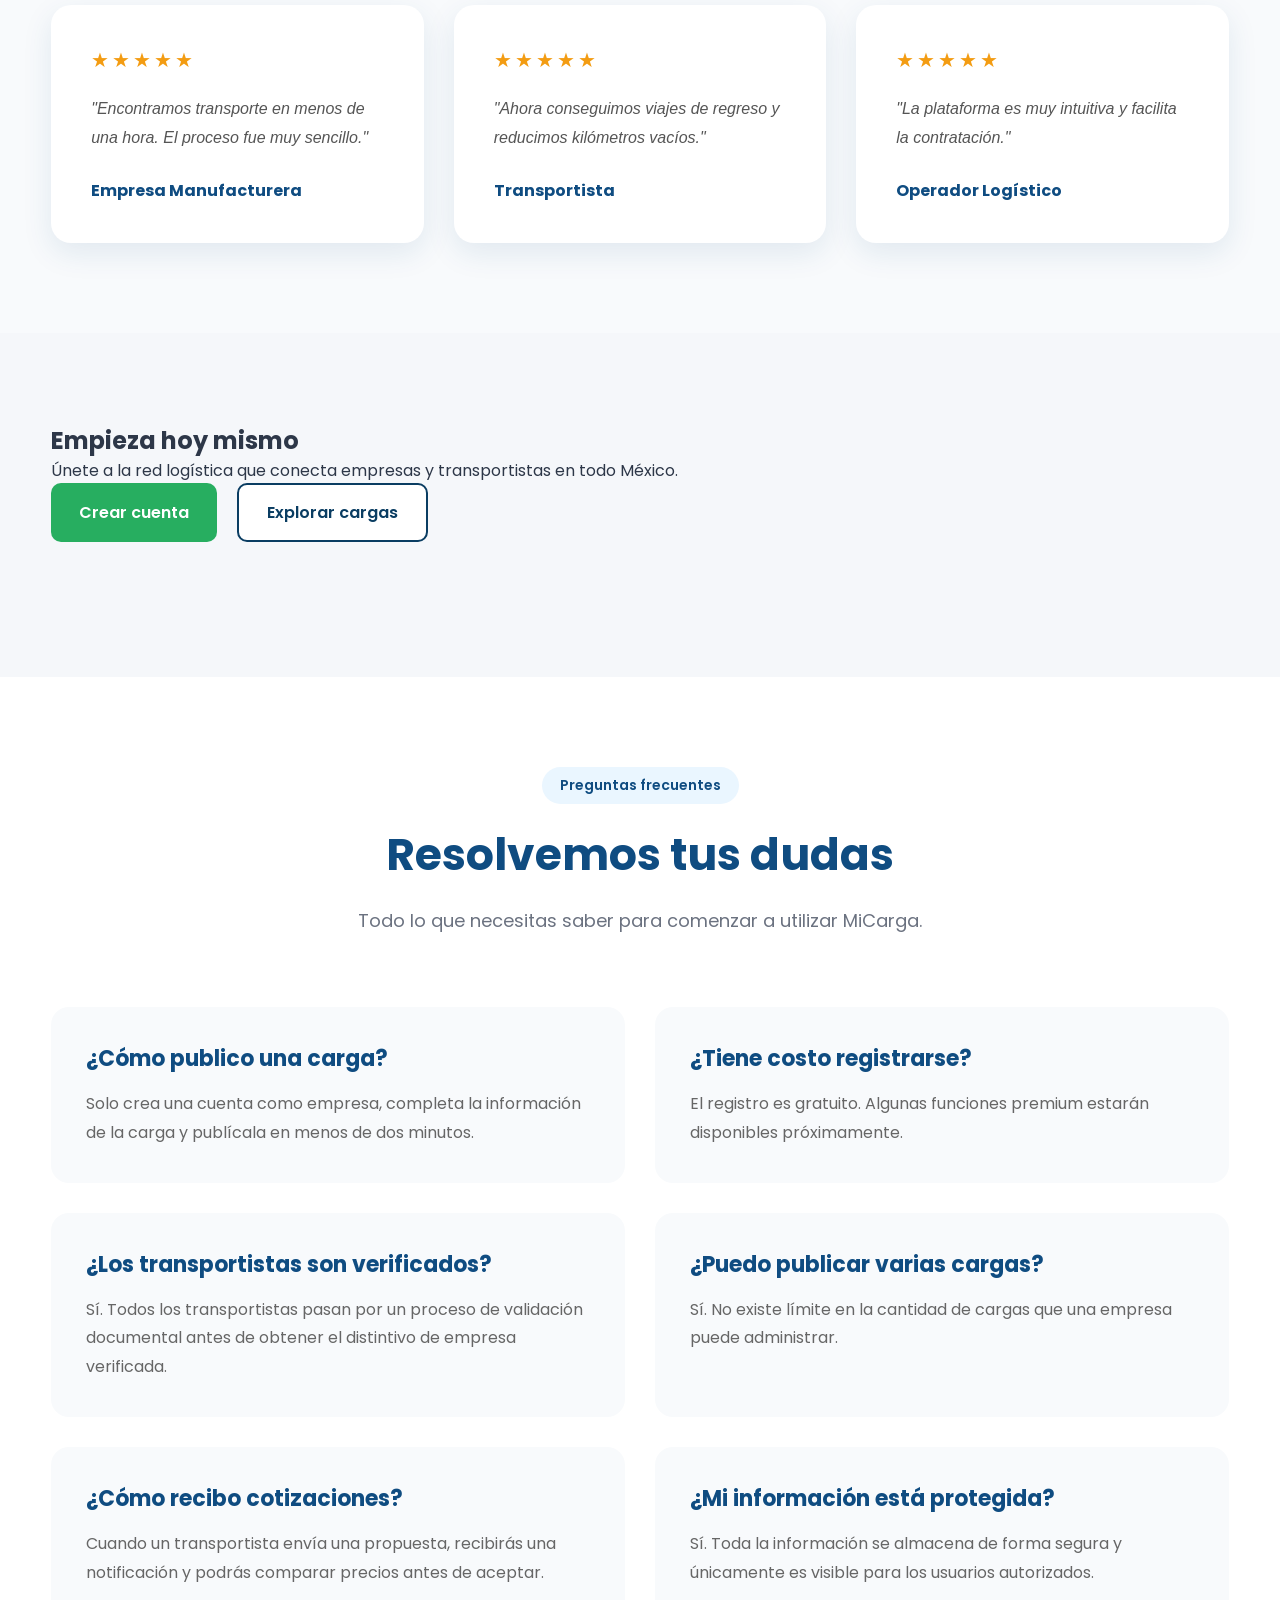
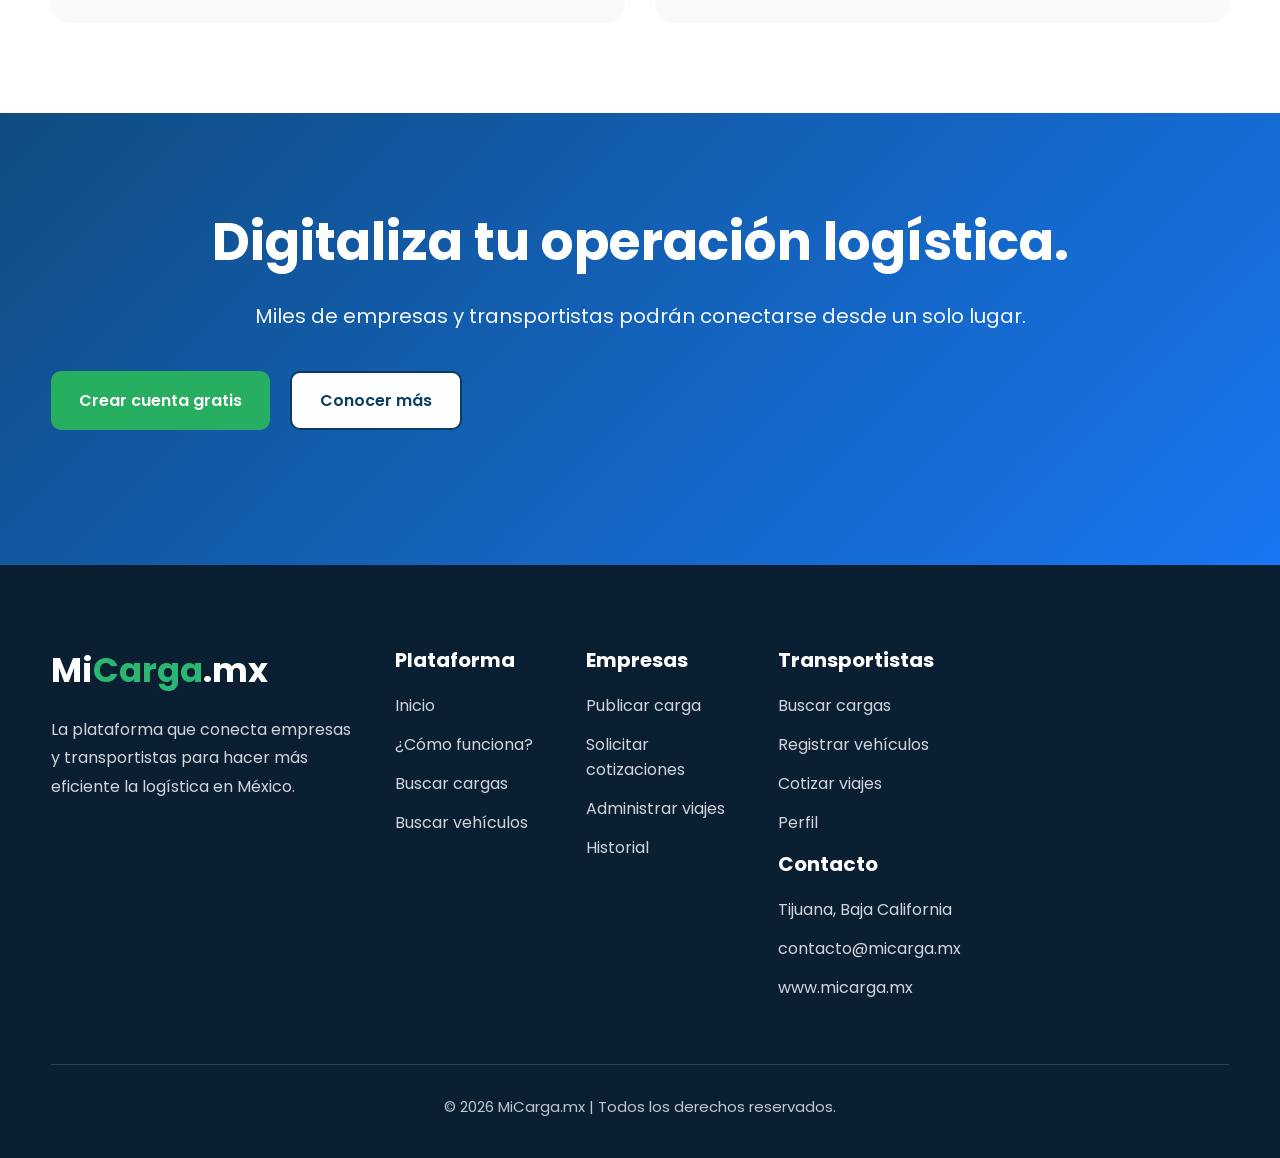
==== commit e3918a47: "Update index.html" ====
--- a/index.html
+++ b/index.html
@@ -1273,7 +1273,7 @@
 
 <ul>
 
-<li>a href="publicar-carga.html">Publicar carga</li>
+<li><a href="publicar-carga.html">Publicar carga</li>
 
 <li>Solicitar cotizaciones</li>
 
